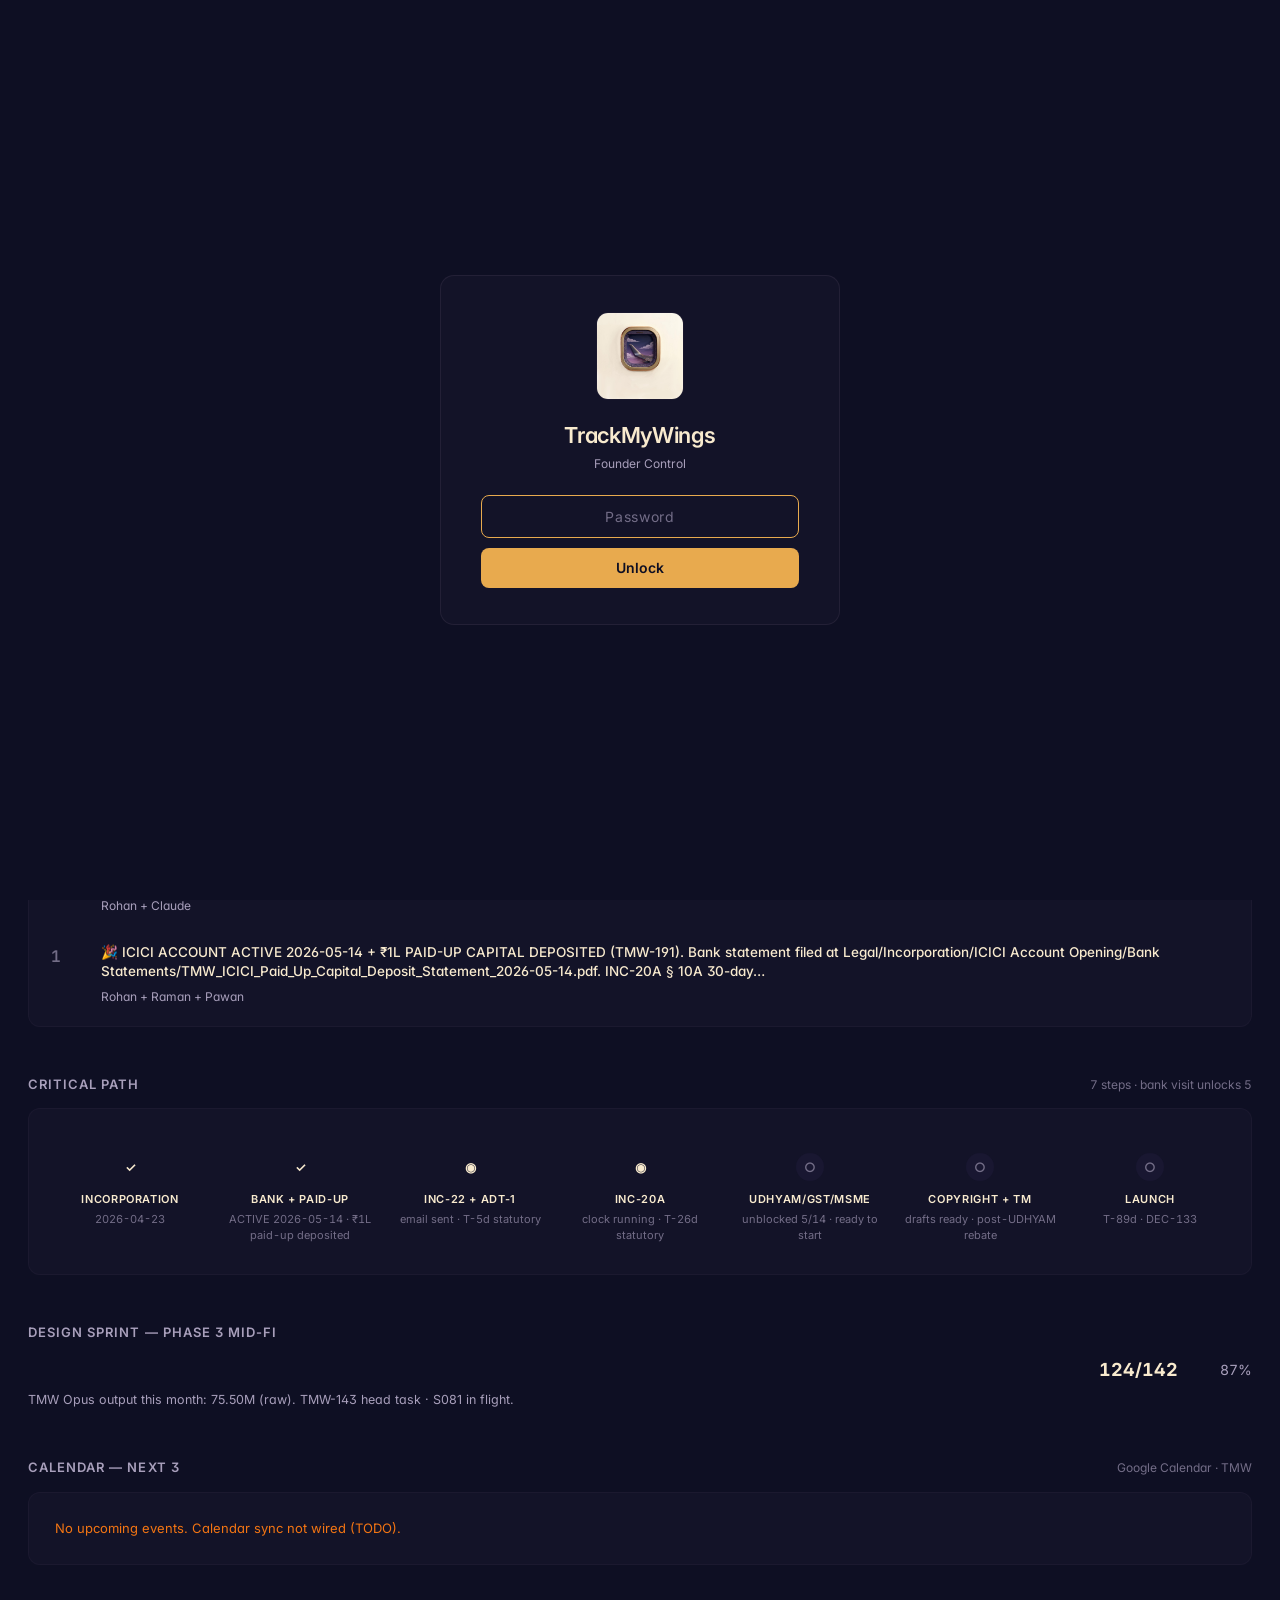
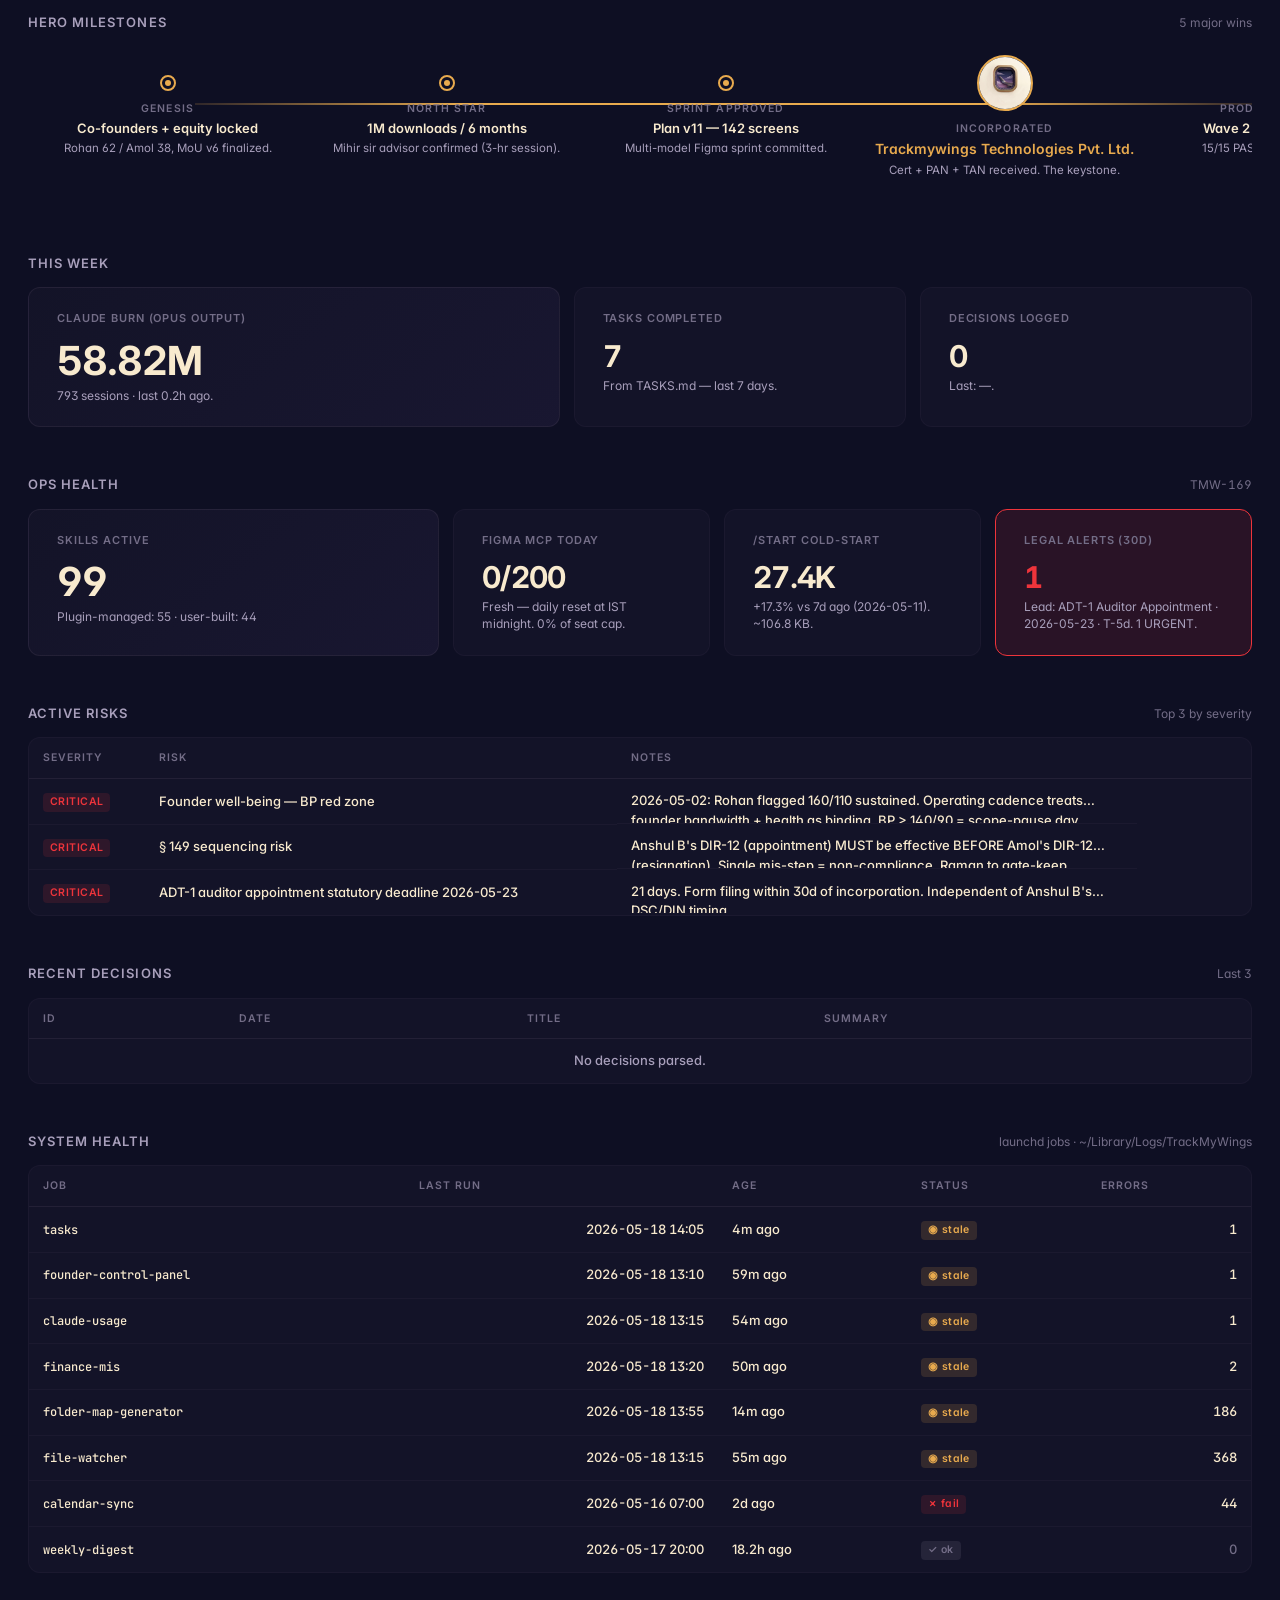
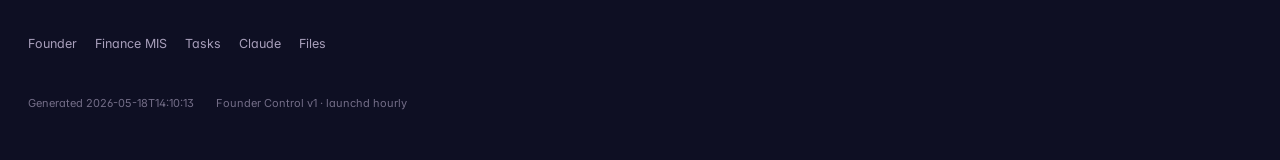
==== index.html @ b48d552a "Update founder control 2026-05-18 14:10" ====
<!DOCTYPE html>
<html lang="en">
<head>
<meta charset="UTF-8">
<meta name="viewport" content="width=device-width,initial-scale=1.0">
<title>TrackMyWings · Founder Control</title>
<link rel="icon" type="image/jpeg" href="logo.jpeg">
<link rel="stylesheet" href="dashboard-tokens.css">
<link rel="stylesheet" href="dashboard-components.css">
<style>
  /* page-specific tweaks (≤30 lines) */
  .fc-truth { padding: 10px 28px; border-bottom: 1px solid var(--hairline-soft); background: var(--bg-elev); color: var(--ink-mid); font-size: 12.5px; font-feature-settings: 'tnum'; letter-spacing: 0; }
  .fc-truth b { color: var(--ink-hi); font-weight: 600; }
  .fc-truth .sep { color: var(--ink-low); margin: 0 10px; }
  /* .ds-metrics-equal removed — pages now inherit the asymmetric 1.6/1/1/1 grid from
     dashboard-tokens.css, with one tile carrying the .ds-metric-lead modifier. */
  .fc-pri-row { display: grid; grid-template-columns: 36px 1fr; gap: 14px; padding: 14px 0; border-bottom: 1px solid var(--hairline-soft); }
  .fc-pri-row:last-child { border-bottom: 0; }
  .fc-pri-num { font-family: 'JetBrains Mono', ui-monospace, monospace; color: var(--ink-low); font-size: 16px; font-weight: 600; padding-top: 2px; }
  .fc-pri-task { color: var(--ink-hi); font-weight: 500; font-size: 13.5px; line-height: 1.45; display: -webkit-box; -webkit-line-clamp: 2; -webkit-box-orient: vertical; overflow: hidden; }
  .fc-pri-meta { display: flex; gap: 16px; margin-top: 6px; font-size: 12px; color: var(--ink-mid); align-items: center; }
  .fc-pri-deadline.tone-warn { color: var(--warn); }
  .fc-pri-deadline.tone-danger { color: var(--danger); }
  .fc-cp-rail { display: grid; grid-template-columns: repeat(7, 1fr); gap: 12px; align-items: start; padding: 22px 0 8px; position: relative; }
  .fc-cp-rail::before { content: ''; position: absolute; top: 38px; left: 7%; right: 7%; height: 1px; background: var(--hairline-soft); z-index: 0; }
  .fc-cp-step { display: flex; flex-direction: column; align-items: center; text-align: center; position: relative; z-index: 1; }
  .fc-cp-dot { width: 28px; height: 28px; border-radius: 50%; display: grid; place-items: center; font-size: 13px; font-weight: 600; background: var(--bg-elev); border: 1px solid var(--hairline); }
  .fc-cp-dot.done { background: var(--signal-gold); border-color: var(--signal-gold); color: var(--bg); }
  .fc-cp-dot.inflight { background: transparent; border: 2px solid var(--signal-gold); color: var(--signal-gold); outline: 4px solid var(--signal-gold-tint); outline-offset: 0; animation: fcPulse 2.4s ease-in-out infinite; }
  .fc-cp-dot.pending { color: var(--ink-low); }
  @keyframes fcPulse { 0%,100% { outline-width: 4px; opacity: 1; } 50% { outline-width: 8px; opacity: 0.85; } }
  @media (prefers-reduced-motion: reduce) { .fc-cp-dot.inflight { animation: none; } }

  /* --- Phone: truth banner wraps; critical-path stepper goes vertical; cal/sprint reflow --- */
  @media (max-width: 700px) {
    .fc-truth { padding: 10px 14px; font-size: 11.5px; line-height: 1.6; }
    .fc-truth .sep { display: inline; margin: 0 6px; }
    .fc-cp-rail { grid-template-columns: 1fr; gap: 8px; padding: 14px 0 0; }
    .fc-cp-rail::before { display: none; }
    .fc-cp-step { flex-direction: row; text-align: left; gap: 12px; padding: 6px 0; border-bottom: 1px solid var(--hairline-soft); }
    .fc-cp-step:last-child { border-bottom: 0; }
    .fc-cp-dot { flex: 0 0 28px; }
    .fc-cp-label { margin-top: 0; font-size: 12px; }
    .fc-cp-detail { margin-top: 0; font-size: 11px; margin-left: auto; }
    .fc-sprint-row { grid-template-columns: 1fr 60px; gap: 10px; }
    .fc-sprint-pct { display: none; }
    .fc-cal-row { grid-template-columns: 1fr; gap: 4px; padding: 10px 0; }
    .fc-cal-time { font-size: 11.5px; }
  }
  @media (max-width: 480px) {
    .fc-pri-row { grid-template-columns: 24px 1fr; gap: 10px; padding: 10px 0; }
  }
  .fc-cp-label { margin-top: 10px; font-size: 11px; font-weight: 600; letter-spacing: .06em; text-transform: uppercase; color: var(--ink-hi); }
  .fc-cp-detail { margin-top: 3px; font-size: 11px; color: var(--ink-low); font-feature-settings: 'tnum'; }
  .fc-sprint-row { display: grid; grid-template-columns: 1fr 90px 60px; gap: 14px; align-items: center; }
  .fc-sprint-bar { height: 6px; background: var(--signal-gold-tint); border-radius: 3px; overflow: hidden; }
  .fc-sprint-bar i { display: block; height: 100%; background: var(--signal-gold); }
  .fc-sprint-num { font-size: 18px; font-weight: 700; color: var(--ink-hi); text-align: right; }
  .fc-sprint-pct { font-size: 14px; color: var(--ink-mid); text-align: right; }
  .fc-sprint-sub { margin-top: 8px; color: var(--ink-mid); font-size: 12.5px; }
  .fc-cal-row { display: grid; grid-template-columns: 180px 1fr; gap: 14px; padding: 10px 0; border-bottom: 1px solid var(--hairline-soft); }
  .fc-cal-row:last-child { border-bottom: 0; }
  .fc-cal-time { color: var(--ink-mid); }
  .fc-cal-title { color: var(--ink-hi); font-weight: 500; }
  .fc-cal-loc { color: var(--ink-low); font-size: 12px; }
  .fc-empty { padding: 18px 4px; color: var(--ink-mid); font-size: 13px; }
  .fc-empty.tone-warn { color: var(--warn); }
  .fc-empty-sub { color: var(--ink-low); margin-left: 6px; }
  .fc-clamp-1 { display: -webkit-box; -webkit-line-clamp: 1; -webkit-box-orient: vertical; overflow: hidden; max-width: 520px; }
  .fc-foot-links { display: flex; gap: 18px; padding: 14px 0; border-top: 1px solid var(--hairline-soft); margin-top: 22px; }
  .fc-foot-links a { color: var(--ink-mid); font-size: 12.5px; text-decoration: none; }
  .fc-foot-links a:hover { color: var(--signal-gold); }
</style>
</head>
<body>

<div class="ds-login-overlay" id="loginOverlay">
  <form class="ds-login-card" id="loginForm">
    <img class="ds-login-logo" src="logo.jpeg" alt="TrackMyWings">
    <div class="ds-login-title">TrackMyWings</div>
    <div class="ds-login-sub">Founder Control</div>
    <input type="password" id="password" class="ds-filter" placeholder="Password" autofocus autocomplete="current-password">
    <button type="submit" class="ds-btn-primary">Unlock</button>
    <div class="ds-login-err" id="loginError">Incorrect password</div>
  </form>
</div>

<div class="fc-truth">T-89 launch · Bank ✅ 2026-05-14 · INC-20A T-26 · Phase 3 87% · ₹100,000 cash / ₹98,498 receivable · 8 priorities · 0 overdue · last sync 59m ago</div>

<div class="ds-wrap">
  <header class="ds-top">
    <div class="ds-top-brand">
      <img class="ds-top-logo" src="logo.jpeg" alt="TrackMyWings">
      <div>
        <h1 class="ds-display">Founder Control</h1>
        <div class="ds-lede">Your operating cockpit. Refreshed hourly.</div>
      </div>
    </div>
    <nav class="ds-nav">
      <a href="index.html" class="ds-nav-active">Founder</a>
      <a href="finance-mis.html">Finance MIS</a>
      <a href="tasks.html">Tasks</a>
      <a href="claude-usage.html">Claude</a>
      <a href="folder-map.html">Files</a>
      <a href="legal.html">Legal</a>
      <button onclick="location.reload(true)" title="Hard refresh">Refresh</button>
    </nav>
  </header>

  <div class="ds-stale" id="staleBanner"></div>

  
    <div class="ds-metrics">
      <div class="ds-metric ds-metric-lead tone-gold">
        <div class="ds-metric-lbl">Days to launch</div>
        <div class="ds-metric-val num">T-89</div>
        <div class="ds-metric-sub">Target 2026-08-15 (DEC-133). Phase 3 87% · Hi-fi single-screen craft (DEC-142).</div>
      </div>
      <div class="ds-metric">
        <div class="ds-metric-lbl">Critical path</div>
        <div class="ds-metric-val num">3 of 7 — INC-22 + ADT-1</div>
        <div class="ds-metric-sub">Bank ✅ · INC-22 email sent (5/14) · INC-20A clock running (T-26d) · UDHYAM/GST next.</div>
      </div>
      <div class="ds-metric">
        <div class="ds-metric-lbl">Opus output, TMW · this month</div>
        <div class="ds-metric-val num">75.50M</div>
        <div class="ds-metric-sub">Scoped to TrackMyWings project. Raw output tokens, no ceiling.</div>
      </div>
      <div class="ds-metric ">
        <div class="ds-metric-lbl">Tasks overdue</div>
        <div class="ds-metric-val num">0</div>
        <div class="ds-metric-sub">From 41 active. Sweep when above zero.</div>
      </div>
    </div>
    

  <section class="ds-section">
    <div class="ds-section-head"><div class="ds-section-title">Cash position</div></div>
    
        <div class="ds-metrics">
          <div class="ds-metric ds-metric-lead">
            <div class="ds-metric-lbl">Cash on hand</div>
            <div class="ds-metric-val num">₹100,000</div>
            <div class="ds-metric-sub">Pre-bank. Becomes ₹1,00,000 after TMW-151 capital deposit.</div>
          </div>
          <div class="ds-metric">
            <div class="ds-metric-lbl">Founder receivable</div>
            <div class="ds-metric-val num">₹98,498</div>
            <div class="ds-metric-sub">YTD founder-funded bills.</div>
          </div>
          <div class="ds-metric">
            <div class="ds-metric-lbl">YTD burn</div>
            <div class="ds-metric-val num">₹98,498</div>
            <div class="ds-metric-sub">Equal to receivable today.</div>
          </div>
          <div class="ds-metric">
            <div class="ds-metric-lbl">Pending capital</div>
            <div class="ds-metric-val num">₹100,000</div>
            <div class="ds-metric-sub">₹62K + ₹38K at bank visit.</div>
          </div>
        </div>
        
  </section>

  <section class="ds-section">
    <div class="ds-section-head">
      <div class="ds-section-title">Top priorities — now</div>
      <div class="ds-section-aside">8 active</div>
    </div>
    <div class="ds-frame ds-frame-flush" style="padding:6px 22px;">
      
    <div class="fc-pri-row">
      <div class="fc-pri-num">0</div>
      <div class="fc-pri-body">
        <div class="fc-pri-task">🎯 FUNDRAISE PACK SHIPPED S113 (TMW-233/234/235 + D + Founder Slide + AOP) — pre-money ₹25-40 cr defensible · ₹3-6 cr Pre-Seed ask for 10-15%. All artifacts at Strategy/Fundraising/{Decks,Briefs,FAQ}/Active/ + Finance/Models/Plan/Active/. 1…</div>
        <div class="fc-pri-meta">
          <span class="fc-pri-owner">Rohan + Claude</span>
          <span class="fc-pri-deadline "></span>
        </div>
      </div>
    </div>
    
    <div class="fc-pri-row">
      <div class="fc-pri-num">0a</div>
      <div class="fc-pri-body">
        <div class="fc-pri-task">TMW-220 OD-first build · 52/142 specs locked (36.6%) post-S112. Cumulative: 3 historical (2.20/7.8/9.5) + 7 pass-1 (1.1-1.7 onboarding) + 7 pass-2 (2.1-2.7 flight discovery) + 7 pass-3 HM apex (3.1/5.1/5.2/5.6/5.11/5.15/6.6) + 28 pass-4/5/…</div>
        <div class="fc-pri-meta">
          <span class="fc-pri-owner">Rohan + Claude</span>
          <span class="fc-pri-deadline "></span>
        </div>
      </div>
    </div>
    
    <div class="fc-pri-row">
      <div class="fc-pri-num">1</div>
      <div class="fc-pri-body">
        <div class="fc-pri-task">🎉 ICICI ACCOUNT ACTIVE 2026-05-14 + ₹1L PAID-UP CAPITAL DEPOSITED (TMW-191). Bank statement filed at Legal/Incorporation/ICICI Account Opening/Bank Statements/TMW_ICICI_Paid_Up_Capital_Deposit_Statement_2026-05-14.pdf. INC-20A § 10A 30-day…</div>
        <div class="fc-pri-meta">
          <span class="fc-pri-owner">Rohan + Raman + Pawan</span>
          <span class="fc-pri-deadline "></span>
        </div>
      </div>
    </div>
    
    </div>
  </section>

  <section class="ds-section">
    <div class="ds-section-head">
      <div class="ds-section-title">Critical path</div>
      <div class="ds-section-aside">7 steps · bank visit unlocks 5</div>
    </div>
    <div class="ds-frame">
      
    <div class="fc-cp-rail">
      
        <div class="fc-cp-step">
          <div class="fc-cp-dot done"><span>✓</span></div>
          <div class="fc-cp-label">Incorporation</div>
          <div class="fc-cp-detail">2026-04-23</div>
        </div>
        
        <div class="fc-cp-step">
          <div class="fc-cp-dot done"><span>✓</span></div>
          <div class="fc-cp-label">Bank + paid-up</div>
          <div class="fc-cp-detail">ACTIVE 2026-05-14 · ₹1L paid-up deposited</div>
        </div>
        
        <div class="fc-cp-step">
          <div class="fc-cp-dot inflight"><span>◉</span></div>
          <div class="fc-cp-label">INC-22 + ADT-1</div>
          <div class="fc-cp-detail">email sent · T-5d statutory</div>
        </div>
        
        <div class="fc-cp-step">
          <div class="fc-cp-dot inflight"><span>◉</span></div>
          <div class="fc-cp-label">INC-20A</div>
          <div class="fc-cp-detail">clock running · T-26d statutory</div>
        </div>
        
        <div class="fc-cp-step">
          <div class="fc-cp-dot pending"><span>○</span></div>
          <div class="fc-cp-label">UDHYAM/GST/MSME</div>
          <div class="fc-cp-detail">unblocked 5/14 · ready to start</div>
        </div>
        
        <div class="fc-cp-step">
          <div class="fc-cp-dot pending"><span>○</span></div>
          <div class="fc-cp-label">Copyright + TM</div>
          <div class="fc-cp-detail">drafts ready · post-UDHYAM rebate</div>
        </div>
        
        <div class="fc-cp-step">
          <div class="fc-cp-dot pending"><span>○</span></div>
          <div class="fc-cp-label">Launch</div>
          <div class="fc-cp-detail">T-89d · DEC-133</div>
        </div>
        
    </div>
    
    </div>
  </section>

  
    <section class="ds-section">
      <div class="ds-section-head">
        <div class="ds-section-title">Design sprint — Phase 3 mid-fi</div>
        <div class="ds-section-aside"></div>
      </div>
      <div class="fc-sprint-row">
        <div class="fc-sprint-bar">
          <i style="width:87%"></i>
        </div>
        <div class="fc-sprint-num num">124/142</div>
        <div class="fc-sprint-pct num">87%</div>
      </div>
      <div class="fc-sprint-sub">
        TMW Opus output this month: 75.50M (raw).
        TMW-143 head task · S081 in flight.
      </div>
    </section>
    

  <section class="ds-section">
    <div class="ds-section-head">
      <div class="ds-section-title">Calendar — next 3</div>
      <div class="ds-section-aside">Google Calendar · TMW</div>
    </div>
    <div class="ds-frame ds-frame-flush" style="padding:8px 22px;">
      <div class="fc-empty tone-warn">No upcoming events. Calendar sync not wired (TODO).</div>
    </div>
  </section>

  <section class="ds-section" id="heroSection">
    <div class="ds-section-head">
      <div class="ds-section-title">Hero milestones</div>
      <div class="ds-section-aside">5 major wins</div>
    </div>
    
    <div class="ds-milestones">
      <div class="ds-milestone-rail" style="grid-template-columns:repeat(5, minmax(180px, 1fr));">
        
        <div class="ds-milestone">
          <div class="ds-milestone-dot"></div>
          <div class="ds-milestone-date">Genesis</div>
          <div class="ds-milestone-title">Co-founders + equity locked</div>
          <div class="ds-milestone-note">Rohan 62 / Amol 38, MoU v6 finalized.</div>
        </div>
        
        <div class="ds-milestone">
          <div class="ds-milestone-dot"></div>
          <div class="ds-milestone-date">North Star</div>
          <div class="ds-milestone-title">1M downloads / 6 months</div>
          <div class="ds-milestone-note">Mihir sir advisor confirmed (3-hr session).</div>
        </div>
        
        <div class="ds-milestone">
          <div class="ds-milestone-dot"></div>
          <div class="ds-milestone-date">Sprint Approved</div>
          <div class="ds-milestone-title">Plan v11 — 142 screens</div>
          <div class="ds-milestone-note">Multi-model Figma sprint committed.</div>
        </div>
        
        <div class="ds-milestone keystone">
          <div class="ds-milestone-dot"><img src="logo.jpeg" class="ds-milestone-logo" alt="TMW"></div>
          <div class="ds-milestone-date">Incorporated</div>
          <div class="ds-milestone-title">Trackmywings Technologies Pvt. Ltd.</div>
          <div class="ds-milestone-note">Cert + PAN + TAN received. The keystone.</div>
        </div>
        
        <div class="ds-milestone">
          <div class="ds-milestone-dot"></div>
          <div class="ds-milestone-date">Production Proof</div>
          <div class="ds-milestone-title">Wave 2 HM-apex shipped</div>
          <div class="ds-milestone-note">15/15 PASS, reviewer avg 8.49.</div>
        </div>
        
      </div>
    </div>
    
  </section>

  
    <section class="ds-section">
      <div class="ds-section-head"><div class="ds-section-title">This week</div></div>
      <div class="ds-metrics ds-metrics-3">
        <div class="ds-metric ds-metric-lead">
          <div class="ds-metric-lbl">Claude burn (Opus output)</div>
          <div class="ds-metric-val num">58.82M</div>
          <div class="ds-metric-sub">793 sessions · last 0.2h ago.</div>
        </div>
        <div class="ds-metric">
          <div class="ds-metric-lbl">Tasks completed</div>
          <div class="ds-metric-val num">7</div>
          <div class="ds-metric-sub">From TASKS.md — last 7 days.</div>
        </div>
        <div class="ds-metric">
          <div class="ds-metric-lbl">Decisions logged</div>
          <div class="ds-metric-val num">0</div>
          <div class="ds-metric-sub">Last: —.</div>
        </div>
      </div>
    </section>
    

  
    <section class="ds-section">
      <div class="ds-section-head">
        <div class="ds-section-title">Ops health</div>
        <div class="ds-section-aside">TMW-169</div>
      </div>
      <div class="ds-metrics">
        <div class="ds-metric ds-metric-lead">
          <div class="ds-metric-lbl">Skills active</div>
          <div class="ds-metric-val num">99</div>
          <div class="ds-metric-sub">Plugin-managed: 55 · user-built: 44</div>
        </div>
        <div class="ds-metric ">
          <div class="ds-metric-lbl">Figma MCP today</div>
          <div class="ds-metric-val num">0/200</div>
          <div class="ds-metric-sub">Fresh — daily reset at IST midnight. 0% of seat cap.</div>
        </div>
        <div class="ds-metric">
          <div class="ds-metric-lbl">/start cold-start</div>
          <div class="ds-metric-val num">27.4K</div>
          <div class="ds-metric-sub">+17.3% vs 7d ago (2026-05-11). ~106.8 KB.</div>
        </div>
        <div class="ds-metric tone-danger">
          <div class="ds-metric-lbl">Legal alerts (30d)</div>
          <div class="ds-metric-val num">1</div>
          <div class="ds-metric-sub">Lead: ADT-1 Auditor Appointment · 2026-05-23 · T-5d. 1 URGENT.</div>
        </div>
      </div>
    </section>
    

  <section class="ds-section">
    <div class="ds-section-head">
      <div class="ds-section-title">Active risks</div>
      <div class="ds-section-aside">Top 3 by severity</div>
    </div>
    <div class="ds-frame ds-frame-flush">
      <table class="ds-table">
        <thead><tr><th>Severity</th><th>Risk</th><th>Notes</th></tr></thead>
        <tbody>
        <tr>
          <td><span class="ds-badge ds-badge-pri-critical">CRITICAL</span></td>
          <td>Founder well-being — BP red zone</td>
          <td class="fc-clamp-1">2026-05-02: Rohan flagged 160/110 sustained. Operating cadence treats founder bandwidth + health as binding. BP &gt; 140/90 = scope-pause day…</td>
        </tr>
        
        <tr>
          <td><span class="ds-badge ds-badge-pri-critical">CRITICAL</span></td>
          <td>§ 149 sequencing risk</td>
          <td class="fc-clamp-1">Anshul B's DIR-12 (appointment) MUST be effective BEFORE Amol's DIR-12 (resignation). Single mis-step = non-compliance. Raman to gate-keep.</td>
        </tr>
        
        <tr>
          <td><span class="ds-badge ds-badge-pri-critical">CRITICAL</span></td>
          <td>ADT-1 auditor appointment statutory deadline 2026-05-23</td>
          <td class="fc-clamp-1">21 days. Form filing within 30d of incorporation. Independent of Anshul B's DSC/DIN timing.</td>
        </tr>
        </tbody>
      </table>
    </div>
  </section>

  <section class="ds-section">
    <div class="ds-section-head">
      <div class="ds-section-title">Recent decisions</div>
      <div class="ds-section-aside">Last 3</div>
    </div>
    <div class="ds-frame ds-frame-flush">
      <table class="ds-table">
        <thead><tr><th>ID</th><th>Date</th><th>Title</th><th>Summary</th></tr></thead>
        <tbody><tr><td colspan="4" class="ds-table-empty">No decisions parsed.</td></tr></tbody>
      </table>
    </div>
  </section>

  <section class="ds-section">
    <div class="ds-section-head">
      <div class="ds-section-title">System health</div>
      <div class="ds-section-aside">launchd jobs · ~/Library/Logs/TrackMyWings</div>
    </div>
    <div class="ds-frame ds-frame-flush">
      <table class="ds-table">
        <thead><tr><th>Job</th><th>Last run</th><th>Age</th><th>Status</th><th>Errors</th></tr></thead>
        <tbody>
        <tr>
          <td><code>tasks</code></td>
          <td class="num">2026-05-18 14:05</td>
          <td>4m ago</td>
          <td><span class="ds-badge ds-badge-pri-medium">◉ stale</span></td>
          <td class="num"><span class="num">1</span></td>
        </tr>
        
        <tr>
          <td><code>founder-control-panel</code></td>
          <td class="num">2026-05-18 13:10</td>
          <td>59m ago</td>
          <td><span class="ds-badge ds-badge-pri-medium">◉ stale</span></td>
          <td class="num"><span class="num">1</span></td>
        </tr>
        
        <tr>
          <td><code>claude-usage</code></td>
          <td class="num">2026-05-18 13:15</td>
          <td>54m ago</td>
          <td><span class="ds-badge ds-badge-pri-medium">◉ stale</span></td>
          <td class="num"><span class="num">1</span></td>
        </tr>
        
        <tr>
          <td><code>finance-mis</code></td>
          <td class="num">2026-05-18 13:20</td>
          <td>50m ago</td>
          <td><span class="ds-badge ds-badge-pri-medium">◉ stale</span></td>
          <td class="num"><span class="num">2</span></td>
        </tr>
        
        <tr>
          <td><code>folder-map-generator</code></td>
          <td class="num">2026-05-18 13:55</td>
          <td>14m ago</td>
          <td><span class="ds-badge ds-badge-pri-medium">◉ stale</span></td>
          <td class="num"><span class="num">186</span></td>
        </tr>
        
        <tr>
          <td><code>file-watcher</code></td>
          <td class="num">2026-05-18 13:15</td>
          <td>55m ago</td>
          <td><span class="ds-badge ds-badge-pri-medium">◉ stale</span></td>
          <td class="num"><span class="num">368</span></td>
        </tr>
        
        <tr>
          <td><code>calendar-sync</code></td>
          <td class="num">2026-05-16 07:00</td>
          <td>2d ago</td>
          <td><span class="ds-badge ds-badge-pri-critical">✗ fail</span></td>
          <td class="num"><span class="num">44</span></td>
        </tr>
        
        <tr>
          <td><code>weekly-digest</code></td>
          <td class="num">2026-05-17 20:00</td>
          <td>18.2h ago</td>
          <td><span class="ds-badge ds-badge-pri-low">✓ ok</span></td>
          <td class="num"><span class="num" style="color:var(--ink-low);">0</span></td>
        </tr>
        </tbody>
      </table>
    </div>
  </section>

  <div class="fc-foot-links">
    <a href="index.html">Founder</a>
    <a href="finance-mis.html">Finance MIS</a>
    <a href="tasks.html">Tasks</a>
    <a href="claude-usage.html">Claude</a>
    <a href="folder-map.html">Files</a>
  </div>

  <div class="ds-meta">
    <span>Generated <span id="generatedAt">2026-05-18T14:10:13</span></span>
    <span>Founder Control v1 · launchd hourly</span>
  </div>
</div>

<script>
// --- Auth gate ---
const PASSWORD_HASH = '22900e4738455f5c92593a95b6e0c5d228698a80385e4f1f2d272e8f8f49aec6';
async function sha256(msg) {
  const buf = await crypto.subtle.digest('SHA-256', new TextEncoder().encode(msg));
  return Array.from(new Uint8Array(buf)).map(b => b.toString(16).padStart(2, '0')).join('');
}
function unlock() {
  document.body.classList.add('unlocked');
  document.querySelector('#loginOverlay').style.display = 'none';
}
if (sessionStorage.getItem('tmw_auth') === 'true') unlock();
document.getElementById('loginForm').addEventListener('submit', async e => {
  e.preventDefault();
  const hash = await sha256(document.getElementById('password').value);
  if (hash === PASSWORD_HASH) {
    sessionStorage.setItem('tmw_auth', 'true');
    unlock();
  } else {
    const err = document.getElementById('loginError');
    err.classList.add('show');
    setTimeout(() => err.classList.remove('show'), 2000);
    document.getElementById('password').value = '';
  }
});

// --- Stale banner: warn if >150 min old (hourly @ :15 schedule) ---
const GENERATED_EPOCH = 1779093613;
(function(){
  const ageMin = (Date.now()/1000 - GENERATED_EPOCH) / 60;
  if (ageMin > 150) {
    const b = document.getElementById('staleBanner');
    b.innerHTML = `<b>Snapshot is ${Math.round(ageMin)} min old.</b> The hourly launchd job may have failed. Check <code>~/Library/Logs/TrackMyWings/founder-control-panel.error.log</code>.`;
    b.classList.add('show');
  }
})();

// Keyboard: 'r' reloads, ESC blurs
document.addEventListener('keydown', e => {
  if (!document.body.classList.contains('unlocked')) return;
  if (e.key === 'r' && !['INPUT','TEXTAREA','SELECT'].includes(document.activeElement.tagName)) {
    location.reload(true);
  }
});
</script>
</body>
</html>
---- dashboard-tokens.css ----
/* ============================================================
 * TrackMyWings Internal Dashboards — Design Tokens
 * Source of truth: Operations/Internal Dashboards/Design System/DESIGN.md
 * Edit this file to change tokens system-wide. All five dashboards
 * link to this CSS, so changes propagate immediately on next deploy.
 * ============================================================ */

@import url('https://fonts.googleapis.com/css2?family=Inter:wght@400;500;600;700&family=JetBrains+Mono:wght@500;600&display=swap');

:root {
  /* --- Surface neutrals (tinted toward brand axis, never pure black/white) --- */
  --bg-base:        oklch(18% 0.04 280);
  --bg-elev:        oklch(22% 0.05 285);
  --bg-card:        oklch(20% 0.04 282);
  --line:           oklch(35% 0.04 300 / 0.40);
  --line-soft:      oklch(35% 0.04 300 / 0.18);

  /* --- Ink (Lamp Cream / Twilight / Slate) --- */
  --ink-hi:         oklch(94% 0.04 85);
  --ink-mid:        oklch(72% 0.04 300);
  --ink-low:        oklch(55% 0.04 295);

  /* --- Signal Gold (PRIMARY accent, ≤10% of pixels per Signal Gold Rule) --- */
  --gold:           oklch(78% 0.13 75);
  --gold-tint:      oklch(78% 0.13 75 / 0.15);
  --gold-tint-soft: oklch(78% 0.13 75 / 0.08);

  /* --- Brand Plum (SECONDARY) and Rose (TERTIARY) --- */
  --plum:           oklch(75% 0.06 320);
  --plum-tint:      oklch(75% 0.06 320 / 0.18);
  --rose:           oklch(70% 0.10 350);
  --rose-tint:      oklch(70% 0.10 350 / 0.18);

  /* --- Functional --- */
  --warn:           oklch(70% 0.18 50);
  --warn-tint:      oklch(70% 0.18 50 / 0.15);
  --danger:         oklch(62% 0.22 25);
  --danger-tint:    oklch(62% 0.22 25 / 0.12);

  /* --- Modal scrim (the only allowed blur-adjacent effect) --- */
  --scrim:          oklch(15% 0.04 280 / 0.78);

  /* --- Spacing scale (vary for rhythm; never uniform) --- */
  --sp-xs:    6px;
  --sp-sm:   10px;
  --sp-md:   14px;
  --sp-lg:   22px;
  --sp-xl:   28px;
  --sp-xxl:  36px;
  --sp-xxxl: 48px;

  /* --- Radius --- */
  --r-pill: 999px;
  --r-xs:    4px;
  --r-sm:    6px;
  --r-md:    8px;
  --r-lg:   12px;
  --r-xl:   14px;

  /* --- Motion (ease-out-quart, no bounce) --- */
  --ease:   cubic-bezier(0.215, 0.61, 0.355, 1);
  --t-fast: 150ms;
  --t-mid:  200ms;
  --t-slow: 400ms;
}

/* --- Reset --- */
*, *::before, *::after { box-sizing: border-box; margin: 0; padding: 0; }
html, body { background: var(--bg-base); }

body {
  font-family: 'Inter', -apple-system, BlinkMacSystemFont, 'Segoe UI', Roboto, sans-serif;
  color: var(--ink-hi);
  font-size: 13px;
  font-weight: 400;
  line-height: 1.5;
  font-feature-settings: 'cv11', 'ss01';
  min-height: 100vh;
  -webkit-font-smoothing: antialiased;
}

/* --- Tabular numerics (Tabular-Numeric Rule, no exceptions) --- */
.num, .ds-num, td.num, th.num,
.ds-metric-val, .ds-metric-lead-val,
.ds-stat-val, .ds-tool-count, .ds-tool-rank,
code, .ds-mono, time {
  font-variant-numeric: tabular-nums;
}

code, .ds-mono {
  font-family: 'JetBrains Mono', ui-monospace, SFMono-Regular, monospace;
  font-size: 12px;
  font-weight: 500;
}

/* --- Type scale utility classes --- */
.ds-display     { font-size: 32px; font-weight: 700; line-height: 1.1;  letter-spacing: -0.02em; }
.ds-headline    { font-size: 20px; font-weight: 600; line-height: 1.25; letter-spacing: -0.01em; }
.ds-body-strong { font-size: 13px; font-weight: 500; line-height: 1.5; }
.ds-body        { font-size: 13px; font-weight: 400; line-height: 1.5; }
.ds-label       { font-size: 11px;  font-weight: 600; letter-spacing: 0.08em; text-transform: uppercase; line-height: 1.3; }
.ds-micro       { font-size: 10.5px; font-weight: 600; letter-spacing: 0.1em;  text-transform: uppercase; line-height: 1.3; }

/* --- Focus rings (WCAG AA, replaces outline:none antipattern) --- */
:focus-visible { outline: 2px solid var(--gold); outline-offset: 2px; }
:focus:not(:focus-visible) { outline: none; }

/* --- Reduced motion --- */
@media (prefers-reduced-motion: reduce) {
  *, *::before, *::after {
    animation-duration: 0.01ms !important;
    animation-iteration-count: 1 !important;
    transition-duration: 0.01ms !important;
    scroll-behavior: auto !important;
  }
}

/* --- Selection --- */
::selection { background: var(--gold-tint); color: var(--ink-hi); }

/* ============================================================
 * Mobile baseline (≤ 700px = tablet portrait, ≤ 480px = phone)
 * Added S081 Phase 7+ per Rohan: dashboards must be usable on phone.
 * ============================================================ */
@media (max-width: 700px) {
  body { font-size: 12.5px; }
  .ds-display { font-size: 24px; letter-spacing: -0.015em; }
  .ds-headline { font-size: 17px; }
  .ds-label { font-size: 10.5px; letter-spacing: 0.06em; }
}

@media (max-width: 480px) {
  body { font-size: 12.5px; }
  .ds-display { font-size: 22px; }
}

/* Phone-only horizontal scroll wrapper for any table that won't fit.
   Pages that wrap a <table> in <div class="ds-frame ds-frame-flush"> get
   horizontal-only scrolling automatically below 700px. */
@media (max-width: 700px) {
  .ds-frame.ds-frame-flush {
    overflow-x: auto;
    -webkit-overflow-scrolling: touch;
  }
}
---- dashboard-components.css ----
/* ============================================================
 * TrackMyWings Internal Dashboards — Component Library
 * Concatenated from 12 partials in /components/
 * Built: 2026-04-30T02:29:14
 * Edit individual partials, then re-run build_dashboard_assets.py.
 * ============================================================ */

/* === Component: App Shell ============================================
 * Page-level wrap, top bar, nav, meta footer.
 * Used by every dashboard.
 * =================================================================== */

.ds-wrap {
  max-width: 1320px;
  margin: 0 auto;
  padding: var(--sp-xl) var(--sp-xl) var(--sp-xxxl);
}

@media (max-width: 700px) {
  .ds-wrap { padding: var(--sp-lg) var(--sp-md) var(--sp-xxl); }
}

/* --- Top bar --- */
.ds-top {
  display: flex;
  justify-content: space-between;
  align-items: flex-end;
  gap: var(--sp-lg);
  padding-bottom: var(--sp-lg);
  border-bottom: 1px solid var(--line);
  margin-bottom: var(--sp-xxl);
}

.ds-top-brand { display: flex; align-items: center; gap: var(--sp-md); }

.ds-top-logo {
  width: 40px;
  height: 40px;
  border-radius: var(--r-md);
  object-fit: cover;
  border: 1px solid var(--line-soft);
  background: var(--bg-card);
}

.ds-top h1 { /* uses .ds-display via class composition */ }
.ds-top .ds-lede { color: var(--ink-mid); font-size: 13px; margin-top: var(--sp-xs); }

/* --- Nav (cross-dashboard) --- */
.ds-nav { display: flex; gap: var(--sp-xs); flex-wrap: wrap; }

.ds-nav a, .ds-nav button {
  background: transparent;
  color: var(--ink-mid);
  border: 1px solid var(--line);
  padding: 8px 14px;
  border-radius: var(--r-md);
  font-size: 13px;
  cursor: pointer;
  text-decoration: none;
  font-family: inherit;
  font-weight: 400;
  line-height: 1;
  transition: color var(--t-fast) var(--ease), border-color var(--t-fast) var(--ease);
  display: inline-flex;
  align-items: center;
  gap: 6px;
  white-space: nowrap;
}

.ds-nav a:hover, .ds-nav button:hover { color: var(--gold); border-color: var(--gold); }
.ds-nav a.ds-nav-active { color: var(--ink-hi); border-color: var(--gold); background: var(--gold-tint-soft); }

/* --- Meta footer --- */
.ds-meta {
  margin-top: var(--sp-xl);
  font-size: 11px;
  color: var(--ink-low);
  display: flex;
  gap: var(--sp-lg);
  flex-wrap: wrap;
}

@media (max-width: 700px) {
  .ds-top { flex-direction: column; align-items: flex-start; }
  .ds-nav { width: 100%; }
}

/* --- Phone-tighter chrome --- */
@media (max-width: 480px) {
  .ds-wrap { padding: var(--sp-md) var(--sp-sm) var(--sp-xl); }
  .ds-top { padding-bottom: var(--sp-md); margin-bottom: var(--sp-lg); gap: var(--sp-md); }
  .ds-top-logo { width: 32px; height: 32px; }
  .ds-top .ds-lede { font-size: 12px; }
  .ds-nav { gap: 4px; }
  .ds-nav a, .ds-nav button { padding: 6px 10px; font-size: 12px; }
  .ds-meta { gap: var(--sp-md); font-size: 10.5px; }
}

/* === Component: Buttons =============================================
 * Primary (gold solid) and Ghost (border-only).
 * Hover via color/border shifts only. No transforms, no shadows.
 * =================================================================== */

.ds-btn-primary {
  background: var(--gold);
  color: var(--bg-base);
  border: none;
  border-radius: var(--r-md);
  padding: 12px 18px;
  font-family: inherit;
  font-size: 13px;
  font-weight: 600;
  line-height: 1;
  letter-spacing: 0.005em;
  cursor: pointer;
  transition: filter var(--t-fast) var(--ease);
}
.ds-btn-primary:hover { filter: brightness(1.06); }
.ds-btn-primary:active { filter: brightness(0.96); }
.ds-btn-primary:disabled { opacity: 0.5; cursor: not-allowed; }

.ds-btn-ghost {
  background: transparent;
  color: var(--ink-mid);
  border: 1px solid var(--line);
  border-radius: var(--r-md);
  padding: 8px 14px;
  font-family: inherit;
  font-size: 13px;
  font-weight: 400;
  line-height: 1;
  cursor: pointer;
  transition: color var(--t-fast) var(--ease), border-color var(--t-fast) var(--ease);
}
.ds-btn-ghost:hover { color: var(--gold); border-color: var(--gold); }

/* === Component: Metric Tile + Asymmetric Grid ======================
 * The signature primitive. Lead variant for the single most important
 * number per page (one per page maximum).
 * =================================================================== */

/* --- Asymmetric grid (1.6fr lead + N×1fr secondary) --- */
.ds-metrics {
  display: grid;
  grid-template-columns: 1.6fr 1fr 1fr 1fr;
  gap: var(--sp-md);
  margin-bottom: var(--sp-xxl);
}
.ds-metrics-3 { grid-template-columns: 1.6fr 1fr 1fr; }
.ds-metrics-5 { grid-template-columns: 1.6fr 1fr 1fr 1fr 1fr; }

@media (max-width: 900px) {
  .ds-metrics, .ds-metrics-3, .ds-metrics-5 { grid-template-columns: 1fr 1fr; }
}
@media (max-width: 480px) {
  .ds-metrics, .ds-metrics-3, .ds-metrics-5 { grid-template-columns: 1fr; }
}

/* --- Metric tile --- */
.ds-metric {
  background: var(--bg-card);
  border: 1px solid var(--line-soft);
  border-radius: var(--r-lg);
  padding: var(--sp-lg) var(--sp-xl);
  color: var(--ink-hi);
  display: flex;
  flex-direction: column;
}

.ds-metric-lead {
  background: linear-gradient(140deg, var(--bg-card) 0%, var(--bg-elev) 100%);
  border-color: var(--line);
}

.ds-metric-lbl {
  color: var(--ink-low);
  font-size: 11px;
  font-weight: 600;
  letter-spacing: 0.08em;
  text-transform: uppercase;
}

.ds-metric-val {
  font-size: 30px;
  font-weight: 700;
  letter-spacing: -0.025em;
  line-height: 1;
  margin-top: var(--sp-md);
  font-variant-numeric: tabular-nums;
  color: var(--ink-hi);
}

.ds-metric-lead .ds-metric-val { font-size: 40px; }

.ds-metric-sub {
  color: var(--ink-mid);
  font-size: 12px;
  line-height: 1.45;
  margin-top: var(--sp-xs);
}

/* --- Tone variants for state-coded tiles --- */
.ds-metric.tone-warn { border-color: var(--warn); }
.ds-metric.tone-warn .ds-metric-val { color: var(--warn); }
.ds-metric.tone-danger { border-color: var(--danger); background: var(--danger-tint); }
.ds-metric.tone-danger .ds-metric-val { color: var(--danger); }
.ds-metric.tone-gold .ds-metric-val { color: var(--gold); }

/* --- Phone-only smaller metric values + tighter padding --- */
@media (max-width: 700px) {
  .ds-metric { padding: var(--sp-md) var(--sp-md); }
  .ds-metric-val { font-size: 24px; margin-top: var(--sp-sm); }
  .ds-metric-lead .ds-metric-val { font-size: 30px; }
  .ds-metric-sub { font-size: 11px; }
}
@media (max-width: 480px) {
  .ds-metric { padding: var(--sp-sm) var(--sp-md); }
  .ds-metric-val { font-size: 22px; }
  .ds-metric-lead .ds-metric-val { font-size: 26px; }
  .ds-metrics { gap: var(--sp-sm); margin-bottom: var(--sp-xl); }
}

/* === Component: Section Head + Chart Frame =========================
 * Section heads sit directly on the page (no card wrapping).
 * Chart frames wrap content where containment helps readability.
 * =================================================================== */

.ds-section { margin-bottom: var(--sp-xxxl); }

.ds-section-head {
  display: flex;
  justify-content: space-between;
  align-items: baseline;
  gap: var(--sp-md);
  margin-bottom: var(--sp-md);
}

.ds-section-title {
  font-size: 13px;
  font-weight: 600;
  letter-spacing: 0.08em;
  color: var(--ink-mid);
  text-transform: uppercase;
}

.ds-section-aside {
  font-size: 12px;
  color: var(--ink-low);
  font-variant-numeric: tabular-nums;
}

.ds-frame {
  background: var(--bg-card);
  border: 1px solid var(--line-soft);
  border-radius: var(--r-lg);
  padding: var(--sp-lg);
}

.ds-frame.ds-frame-flush { padding: 0; }

.ds-cols-2 {
  display: grid;
  grid-template-columns: 1fr 1fr;
  gap: var(--sp-lg);
}
.ds-cols-3 {
  display: grid;
  grid-template-columns: 2fr 1fr 1fr;
  gap: var(--sp-lg);
}

@media (max-width: 900px) {
  .ds-cols-2, .ds-cols-3 { grid-template-columns: 1fr; }
}

canvas { max-height: 320px; }

/* --- Phone-only tighter sections + smaller chart heights --- */
@media (max-width: 700px) {
  .ds-section { margin-bottom: var(--sp-xxl); }
  .ds-frame { padding: var(--sp-md); }
  canvas { max-height: 240px; }
  .ds-section-head { gap: var(--sp-sm); flex-wrap: wrap; }
}
@media (max-width: 480px) {
  .ds-section { margin-bottom: var(--sp-xl); }
  canvas { max-height: 220px; }
}

/* === Component: Sortable Table =====================================
 * Dense data row. Body Strong text, tabular numerics, soft dividers.
 * Hover lifts row to bg-elev. No transforms, no shadows.
 * =================================================================== */

.ds-table {
  width: 100%;
  border-collapse: collapse;
  font-family: inherit;
  color: var(--ink-hi);
}

.ds-table thead th {
  text-align: left;
  padding: 12px 14px;
  font-size: 10.5px;
  font-weight: 600;
  letter-spacing: 0.1em;
  text-transform: uppercase;
  color: var(--ink-low);
  border-bottom: 1px solid var(--line);
  background: transparent;
  white-space: nowrap;
}

.ds-table thead th.sortable {
  cursor: pointer;
  user-select: none;
  transition: color var(--t-fast) var(--ease);
}
.ds-table thead th.sortable:hover,
.ds-table thead th.sortable.active { color: var(--gold); }

.ds-table tbody td {
  padding: 12px 14px;
  font-size: 13px;
  font-weight: 500;
  line-height: 1.5;
  border-bottom: 1px solid var(--line-soft);
  vertical-align: middle;
}

.ds-table tbody tr:last-child td { border-bottom: none; }

.ds-table tbody tr.clickable {
  cursor: pointer;
  transition: background var(--t-mid) var(--ease);
}
.ds-table tbody tr.clickable:hover td { background: var(--bg-elev); }

.ds-table .num,
.ds-table .ds-num,
.ds-table th.num,
.ds-table td.num {
  text-align: right;
  font-variant-numeric: tabular-nums;
}

/* --- Row state: replaces the forbidden side-stripe pattern.
 *     Use full-row background tint + leading icon/badge instead. --- */
.ds-table tr.row-overdue td { background: var(--danger-tint); }
.ds-table tr.row-overdue td:first-child { color: var(--danger); font-weight: 600; }

.ds-table tr.row-due-soon td { background: var(--warn-tint); }
.ds-table tr.row-due-soon td:first-child { color: var(--warn); font-weight: 600; }

.ds-table tr.row-stale td { background: var(--bg-elev); color: var(--ink-mid); }

/* --- Empty state --- */
.ds-table-empty {
  padding: 36px 14px;
  text-align: center;
  color: var(--ink-mid);
  font-size: 13px;
}

/* --- Phone: tighter cells, smaller text, scrollable parent (in tokens.css) --- */
@media (max-width: 700px) {
  .ds-table thead th { padding: 9px 10px; font-size: 9.5px; letter-spacing: 0.07em; }
  .ds-table tbody td { padding: 9px 10px; font-size: 12px; }
  .ds-table .num { font-size: 11.5px; }
}
@media (max-width: 480px) {
  .ds-table thead th { padding: 8px 8px; }
  .ds-table tbody td { padding: 8px 8px; font-size: 11.5px; }
  .ds-table-empty { padding: 24px 10px; }
}

/* === Component: Badge ==============================================
 * Inline metadata pill. Used for model family, dept, status.
 * Color carries semantic role; text is the primary signal.
 * =================================================================== */

.ds-badge {
  display: inline-block;
  padding: 2px 7px;
  border-radius: var(--r-xs);
  font-family: inherit;
  font-size: 10.5px;
  font-weight: 600;
  letter-spacing: 0.04em;
  white-space: nowrap;
  line-height: 1.4;
}

/* --- Model family --- */
.ds-badge-opus   { background: var(--gold-tint); color: var(--gold); }
.ds-badge-sonnet { background: var(--plum-tint); color: var(--plum); }
.ds-badge-haiku  { background: var(--rose-tint); color: var(--rose); }
.ds-badge-other  { background: oklch(55% 0.04 295 / 0.18); color: var(--ink-low); }

/* --- Dept (collapsed from 12-color rainbow to 3 roles per One-Hue-One-Job Rule) --- */
.ds-badge-dept           { background: var(--plum-tint); color: var(--plum); }
.ds-badge-dept-finance   { background: var(--gold-tint); color: var(--gold); }
.ds-badge-dept-legal     { background: var(--danger-tint); color: var(--danger); }
.ds-badge-dept-other     { background: oklch(55% 0.04 295 / 0.18); color: var(--ink-low); }

/* --- Status --- */
.ds-badge-warn   { background: var(--warn-tint); color: var(--warn); }
.ds-badge-danger { background: var(--danger-tint); color: var(--danger); }
.ds-badge-ok     { background: oklch(70% 0.10 140 / 0.18); color: oklch(75% 0.10 140); }

/* --- Priority (replaces side-stripe pattern) --- */
.ds-badge-pri-critical { background: var(--danger-tint); color: var(--danger); }
.ds-badge-pri-high     { background: var(--warn-tint); color: var(--warn); }
.ds-badge-pri-medium   { background: var(--gold-tint); color: var(--gold); }
.ds-badge-pri-low      { background: oklch(55% 0.04 295 / 0.18); color: var(--ink-low); }

/* === Component: Filter Inputs ======================================
 * Text and select fields. Border shifts to gold on focus.
 * No glow, no transform. WCAG-compliant focus ring.
 * =================================================================== */

.ds-filters {
  display: flex;
  gap: var(--sp-sm);
  flex-wrap: wrap;
  margin-bottom: var(--sp-md);
}

.ds-filter {
  background: var(--bg-card);
  color: var(--ink-hi);
  border: 1px solid var(--line);
  border-radius: var(--r-md);
  padding: 9px 13px;
  font-family: inherit;
  font-size: 13px;
  font-weight: 400;
  min-width: 160px;
  transition: border-color var(--t-fast) var(--ease);
  appearance: none;
  -webkit-appearance: none;
  background-image: none;
}

.ds-filter:focus {
  outline: none;
  border-color: var(--gold);
}

.ds-filter::placeholder { color: var(--ink-low); }

.ds-filter-search {
  flex: 1;
  min-width: 200px;
}

/* --- Custom select chevron (no native UA arrow) --- */
select.ds-filter {
  background-image: url("data:image/svg+xml;utf8,<svg xmlns='http://www.w3.org/2000/svg' width='10' height='10' viewBox='0 0 10 10'><path fill='%23978cb5' d='M1 3l4 4 4-4'/></svg>");
  background-repeat: no-repeat;
  background-position: right 12px center;
  padding-right: 32px;
  cursor: pointer;
}

.ds-filter-clear {
  background: transparent;
  color: var(--ink-low);
  border: 1px solid var(--line-soft);
  border-radius: var(--r-md);
  padding: 9px 13px;
  font-size: 12px;
  cursor: pointer;
  transition: color var(--t-fast) var(--ease), border-color var(--t-fast) var(--ease);
}
.ds-filter-clear:hover { color: var(--gold); border-color: var(--gold); }

/* --- Phone: filters stack full-width, no min-width forcing overflow --- */
@media (max-width: 700px) {
  .ds-filters { gap: var(--sp-xs); }
  .ds-filter { min-width: 0; flex: 1 1 calc(50% - var(--sp-xs)); padding: 8px 11px; font-size: 12.5px; }
  .ds-filter-search { flex: 1 1 100%; }
  .ds-filter-clear { padding: 8px 11px; font-size: 12px; }
}
@media (max-width: 480px) {
  .ds-filter { flex: 1 1 100%; }
}

/* === Component: Modal ==============================================
 * Scrim, not lift. Modal sits on the page; backdrop is a flat tint.
 * No backdrop-filter, no box-shadow on the surface.
 * =================================================================== */

.ds-scrim {
  position: fixed;
  inset: 0;
  background: var(--scrim);
  display: none;
  align-items: center;
  justify-content: center;
  padding: 20px;
  z-index: 50;
  animation: ds-scrim-in var(--t-mid) var(--ease);
}
.ds-scrim.show { display: flex; }

@keyframes ds-scrim-in {
  from { opacity: 0; }
  to   { opacity: 1; }
}

.ds-modal {
  position: relative;
  background: var(--bg-elev);
  border: 1px solid var(--line);
  border-radius: var(--r-xl);
  padding: var(--sp-xl) var(--sp-xxl);
  max-width: 720px;
  width: 100%;
  max-height: 86vh;
  overflow-y: auto;
  color: var(--ink-hi);
}

.ds-modal-close {
  position: absolute;
  top: 18px;
  right: 22px;
  background: transparent;
  border: none;
  color: var(--ink-mid);
  font-size: 22px;
  line-height: 1;
  cursor: pointer;
  transition: color var(--t-fast) var(--ease);
  padding: 4px 8px;
}
.ds-modal-close:hover { color: var(--ink-hi); }

.ds-modal-title {
  font-size: 20px;
  font-weight: 600;
  letter-spacing: -0.01em;
  line-height: 1.25;
  margin-bottom: var(--sp-xs);
}

.ds-modal-sub {
  color: var(--ink-mid);
  font-size: 12px;
  margin-bottom: var(--sp-xl);
}

.ds-modal-grid {
  display: grid;
  grid-template-columns: repeat(auto-fit, minmax(140px, 1fr));
  gap: var(--sp-md);
  margin-bottom: var(--sp-xl);
}

.ds-modal-stat {}
.ds-modal-stat .lbl {
  color: var(--ink-low);
  font-size: 10.5px;
  font-weight: 600;
  letter-spacing: 0.08em;
  text-transform: uppercase;
}
.ds-modal-stat .val {
  color: var(--ink-hi);
  font-size: 20px;
  font-weight: 600;
  margin-top: 4px;
  font-variant-numeric: tabular-nums;
  letter-spacing: -0.01em;
}

/* --- Phone: modal padding tighter, full-bleed feel --- */
@media (max-width: 700px) {
  .ds-scrim { padding: var(--sp-sm); }
  .ds-modal { padding: var(--sp-lg); }
  .ds-modal-title { font-size: 17px; }
  .ds-modal-grid { gap: var(--sp-sm); }
  .ds-modal-stat .val { font-size: 17px; }
}

/* === Component: Login Card =========================================
 * First surface every fresh session sees. Logo lockup centerpiece.
 * No glassmorphism, no drop shadow, no transform.
 * =================================================================== */

.ds-login-overlay {
  position: fixed;
  inset: 0;
  background: var(--bg-base);
  display: flex;
  align-items: center;
  justify-content: center;
  padding: 20px;
  z-index: 999;
}

.ds-login-card {
  background: var(--bg-card);
  border: 1px solid var(--line);
  border-radius: var(--r-xl);
  padding: var(--sp-xxl) 40px;
  min-width: 320px;
  max-width: 400px;
  width: 100%;
  text-align: center;
  font-family: inherit;
  color: var(--ink-hi);
}

.ds-login-logo {
  width: 88px;
  height: 88px;
  border-radius: var(--r-lg);
  object-fit: cover;
  margin: 0 auto var(--sp-lg);
  display: block;
  border: 1px solid var(--line-soft);
}

.ds-login-title {
  font-size: 22px;
  font-weight: 600;
  letter-spacing: -0.015em;
  line-height: 1.2;
  color: var(--ink-hi);
  margin-bottom: 6px;
}

.ds-login-sub {
  color: var(--ink-mid);
  font-size: 12px;
  margin-bottom: var(--sp-lg);
}

.ds-login-card .ds-filter {
  width: 100%;
  padding: 12px 14px;
  font-size: 14px;
  text-align: center;
  letter-spacing: 0.05em;
}

.ds-login-card .ds-btn-primary {
  width: 100%;
  margin-top: var(--sp-sm);
  padding: 13px;
  font-size: 14px;
  font-weight: 600;
}

.ds-login-err {
  color: var(--danger);
  font-size: 12px;
  margin-top: var(--sp-sm);
  display: none;
  min-height: 18px;
}
.ds-login-err.show { display: block; }

/* --- Phone: login lockup tightens --- */
@media (max-width: 480px) {
  .ds-login-card { padding: var(--sp-xl) var(--sp-lg); min-width: 280px; }
  .ds-login-logo { width: 64px; height: 64px; margin-bottom: var(--sp-md); }
  .ds-login-title { font-size: 19px; }
  .ds-login-sub { font-size: 11.5px; }
}

/* === Component: Tool Row (Signature Primitive) =====================
 * Ranked list with proportional bar viz. Used for tool leaderboards,
 * top-projects in modals, dept-task counts. Per Signal Gold Rule, only
 * the rank-1 row uses gold for the count; others use ink-hi.
 * =================================================================== */

.ds-tool-list {
  background: var(--bg-card);
  border: 1px solid var(--line-soft);
  border-radius: var(--r-lg);
  padding: 8px 0;
  font-family: inherit;
}

.ds-tool-row {
  display: grid;
  grid-template-columns: 28px 1fr auto;
  align-items: center;
  gap: var(--sp-md);
  padding: 10px var(--sp-lg);
  border-bottom: 1px solid var(--line-soft);
}
.ds-tool-row:last-child { border-bottom: none; }

.ds-tool-rank {
  color: var(--ink-low);
  font-size: 12px;
  font-variant-numeric: tabular-nums;
}

.ds-tool-name {
  color: var(--ink-hi);
  font-size: 14px;
  font-weight: 500;
}

.ds-tool-count {
  color: var(--ink-hi);
  font-size: 13px;
  font-weight: 600;
  font-variant-numeric: tabular-nums;
}

/* Only the rank-1 row gets gold count (Signal Gold Rule) */
.ds-tool-row.rank-1 .ds-tool-count { color: var(--gold); }

.ds-tool-bar {
  grid-column: 2 / 4;
  height: 4px;
  margin-top: 6px;
  background: var(--gold-tint-soft);
  border-radius: 2px;
  position: relative;
  overflow: hidden;
}

.ds-tool-bar i {
  position: absolute;
  left: 0;
  top: 0;
  bottom: 0;
  background: var(--gold);
  border-radius: 2px;
  transition: width var(--t-slow) var(--ease);
}

/* --- Phone: tighter tool rows --- */
@media (max-width: 480px) {
  .ds-tool-row { padding: 9px var(--sp-md); gap: var(--sp-sm); }
  .ds-tool-rank { font-size: 11px; }
  .ds-tool-name { font-size: 13px; }
  .ds-tool-count { font-size: 12px; }
}

/* === Component: Milestone Strip (Hero) =============================
 * 5 major journey wins, horizontal rail with a thin gold path. Logo
 * marks the keystone (incorporation). Designed for motivation at glance.
 * =================================================================== */

.ds-milestones {
  position: relative;
  padding: var(--sp-xl) 0 var(--sp-md);
  overflow-x: auto;
  scrollbar-width: thin;
  scrollbar-color: var(--line) transparent;
}

.ds-milestones::-webkit-scrollbar { height: 6px; }
.ds-milestones::-webkit-scrollbar-track { background: transparent; }
.ds-milestones::-webkit-scrollbar-thumb { background: var(--line); border-radius: 3px; }

.ds-milestone-rail {
  display: grid;
  grid-template-columns: repeat(5, minmax(220px, 1fr));
  gap: 0;
  position: relative;
  min-width: max-content;
  padding-bottom: var(--sp-md);
}

/* The connecting gold path */
.ds-milestone-rail::before {
  content: '';
  position: absolute;
  top: 28px;
  left: 12%;
  right: 12%;
  height: 2px;
  background: linear-gradient(90deg,
    var(--gold-tint) 0%,
    var(--gold) 25%,
    var(--gold) 75%,
    var(--gold-tint) 100%);
  z-index: 0;
}

.ds-milestone {
  position: relative;
  z-index: 1;
  padding: 0 var(--sp-sm);
  text-align: center;
}

.ds-milestone-dot {
  width: 16px;
  height: 16px;
  border-radius: 50%;
  background: var(--bg-base);
  border: 2px solid var(--gold);
  margin: 0 auto var(--sp-sm);
  position: relative;
  z-index: 2;
  transition: transform var(--t-mid) var(--ease);
}

.ds-milestone:hover .ds-milestone-dot { transform: scale(1.15); }

.ds-milestone-dot::after {
  content: '';
  position: absolute;
  inset: 3px;
  border-radius: 50%;
  background: var(--gold);
}

/* Keystone (incorporation) variant — bigger, with logo */
.ds-milestone.keystone .ds-milestone-dot {
  width: 56px;
  height: 56px;
  border-width: 2px;
  margin-top: -20px;
  background: var(--bg-card);
  overflow: hidden;
}
.ds-milestone.keystone .ds-milestone-dot::after { display: none; }
.ds-milestone.keystone .ds-milestone-logo {
  width: 100%;
  height: 100%;
  object-fit: cover;
  display: block;
}

.ds-milestone-date {
  font-size: 10.5px;
  font-weight: 600;
  letter-spacing: 0.1em;
  text-transform: uppercase;
  color: var(--ink-low);
  font-variant-numeric: tabular-nums;
  margin-bottom: 4px;
}

.ds-milestone-title {
  font-size: 13px;
  font-weight: 600;
  color: var(--ink-hi);
  line-height: 1.3;
  margin-bottom: 3px;
}

.ds-milestone.keystone .ds-milestone-title {
  color: var(--gold);
  font-size: 14px;
}

.ds-milestone-note {
  font-size: 11.5px;
  color: var(--ink-mid);
  line-height: 1.4;
}

@media (max-width: 900px) {
  .ds-milestone-rail { grid-template-columns: repeat(5, 200px); }
}

/* --- Phone: milestone rail tightens. Already horizontal-scrolls; just shrink the cards. --- */
@media (max-width: 700px) {
  .ds-milestone-rail { grid-template-columns: repeat(5, 170px); }
  .ds-milestone-title { font-size: 12px; }
  .ds-milestone-note { font-size: 11px; }
}
@media (max-width: 480px) {
  .ds-milestone-rail { grid-template-columns: repeat(5, 150px); }
  .ds-milestone.keystone .ds-milestone-dot { width: 44px; height: 44px; margin-top: -14px; }
  .ds-milestone-date { font-size: 9.5px; }
}

/* === Component: Stale-Data Banner ==================================
 * Fires when the snapshot is older than 150 min (launchd is hourly +90 grace).
 * Catches silent launchd failures.
 * =================================================================== */

.ds-stale {
  display: none;
  background: var(--danger-tint);
  border: 1px solid var(--danger);
  color: var(--ink-hi);
  padding: 12px 18px;
  border-radius: var(--r-lg);
  margin-bottom: var(--sp-lg);
  font-size: 13px;
  line-height: 1.5;
}
.ds-stale.show { display: block; }
.ds-stale b { color: var(--danger); }
.ds-stale code {
  background: var(--bg-base);
  padding: 1px 6px;
  border-radius: var(--r-xs);
  font-size: 11px;
}
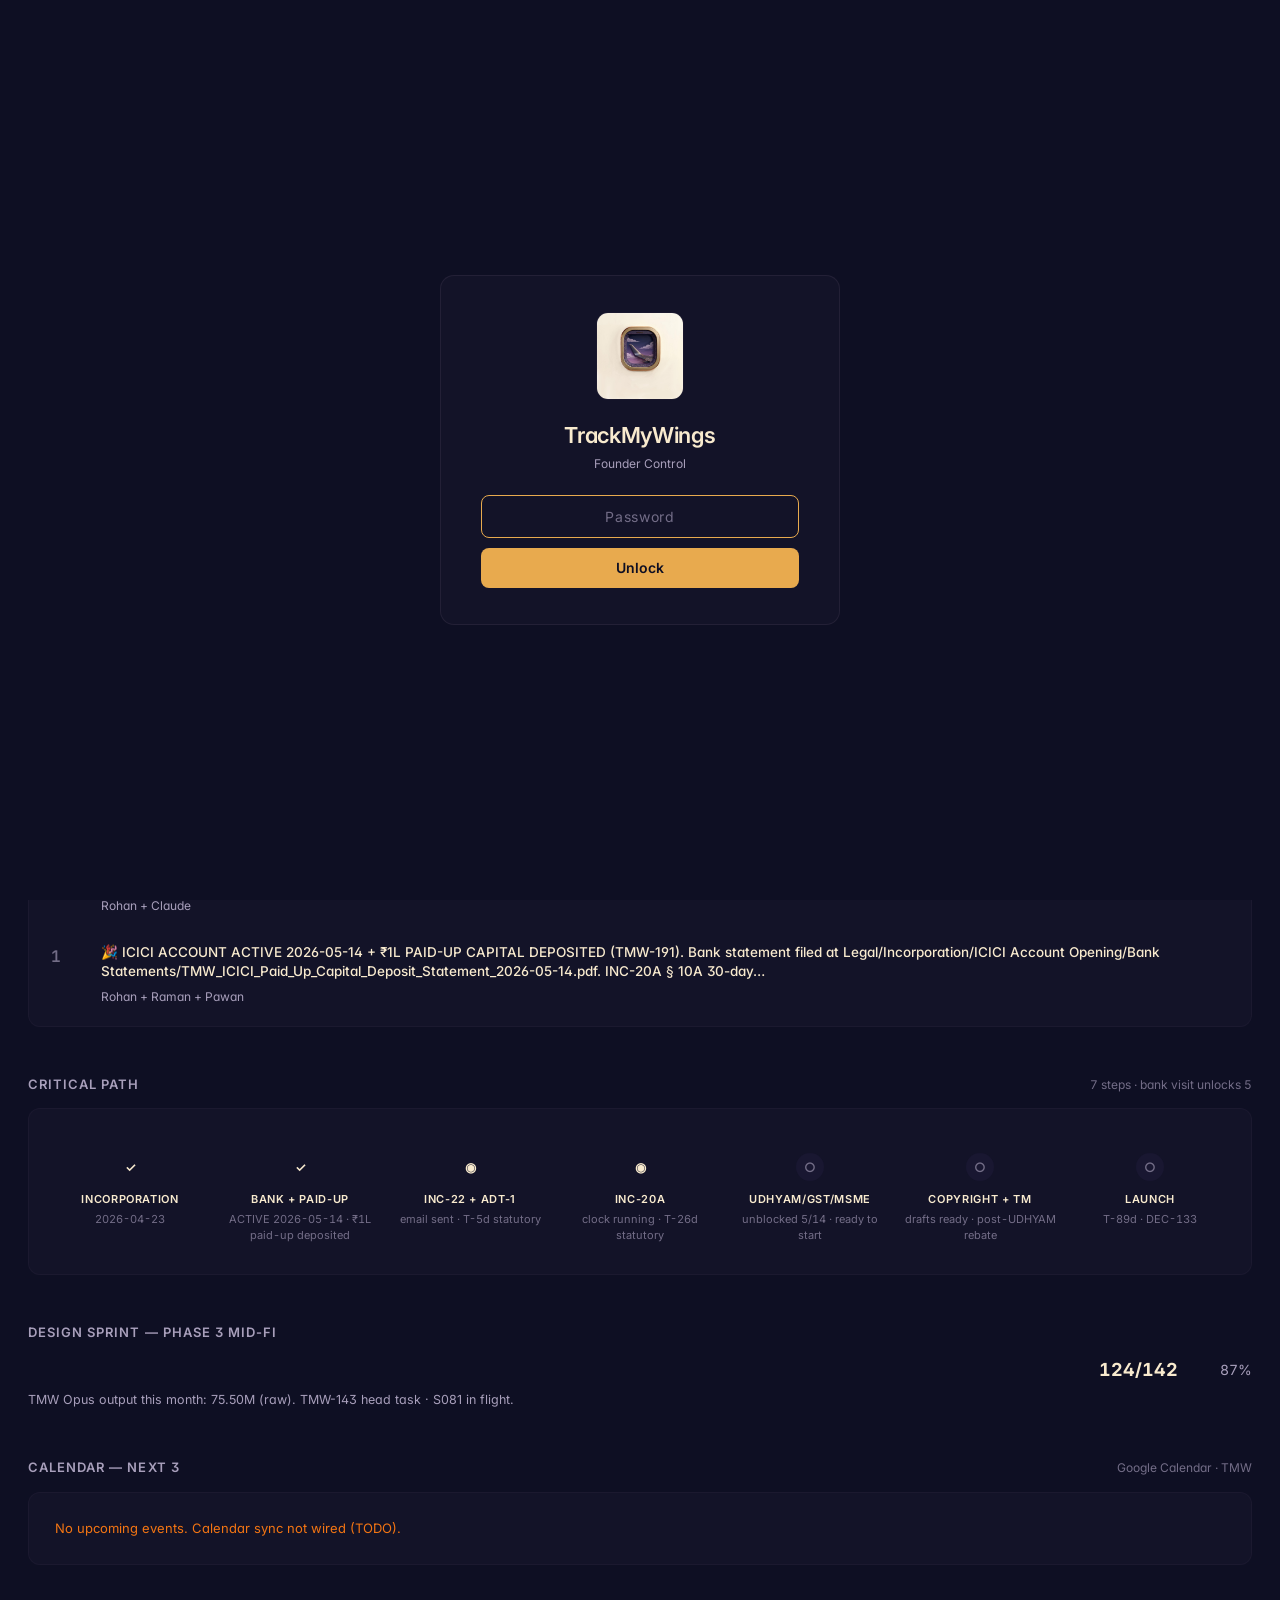
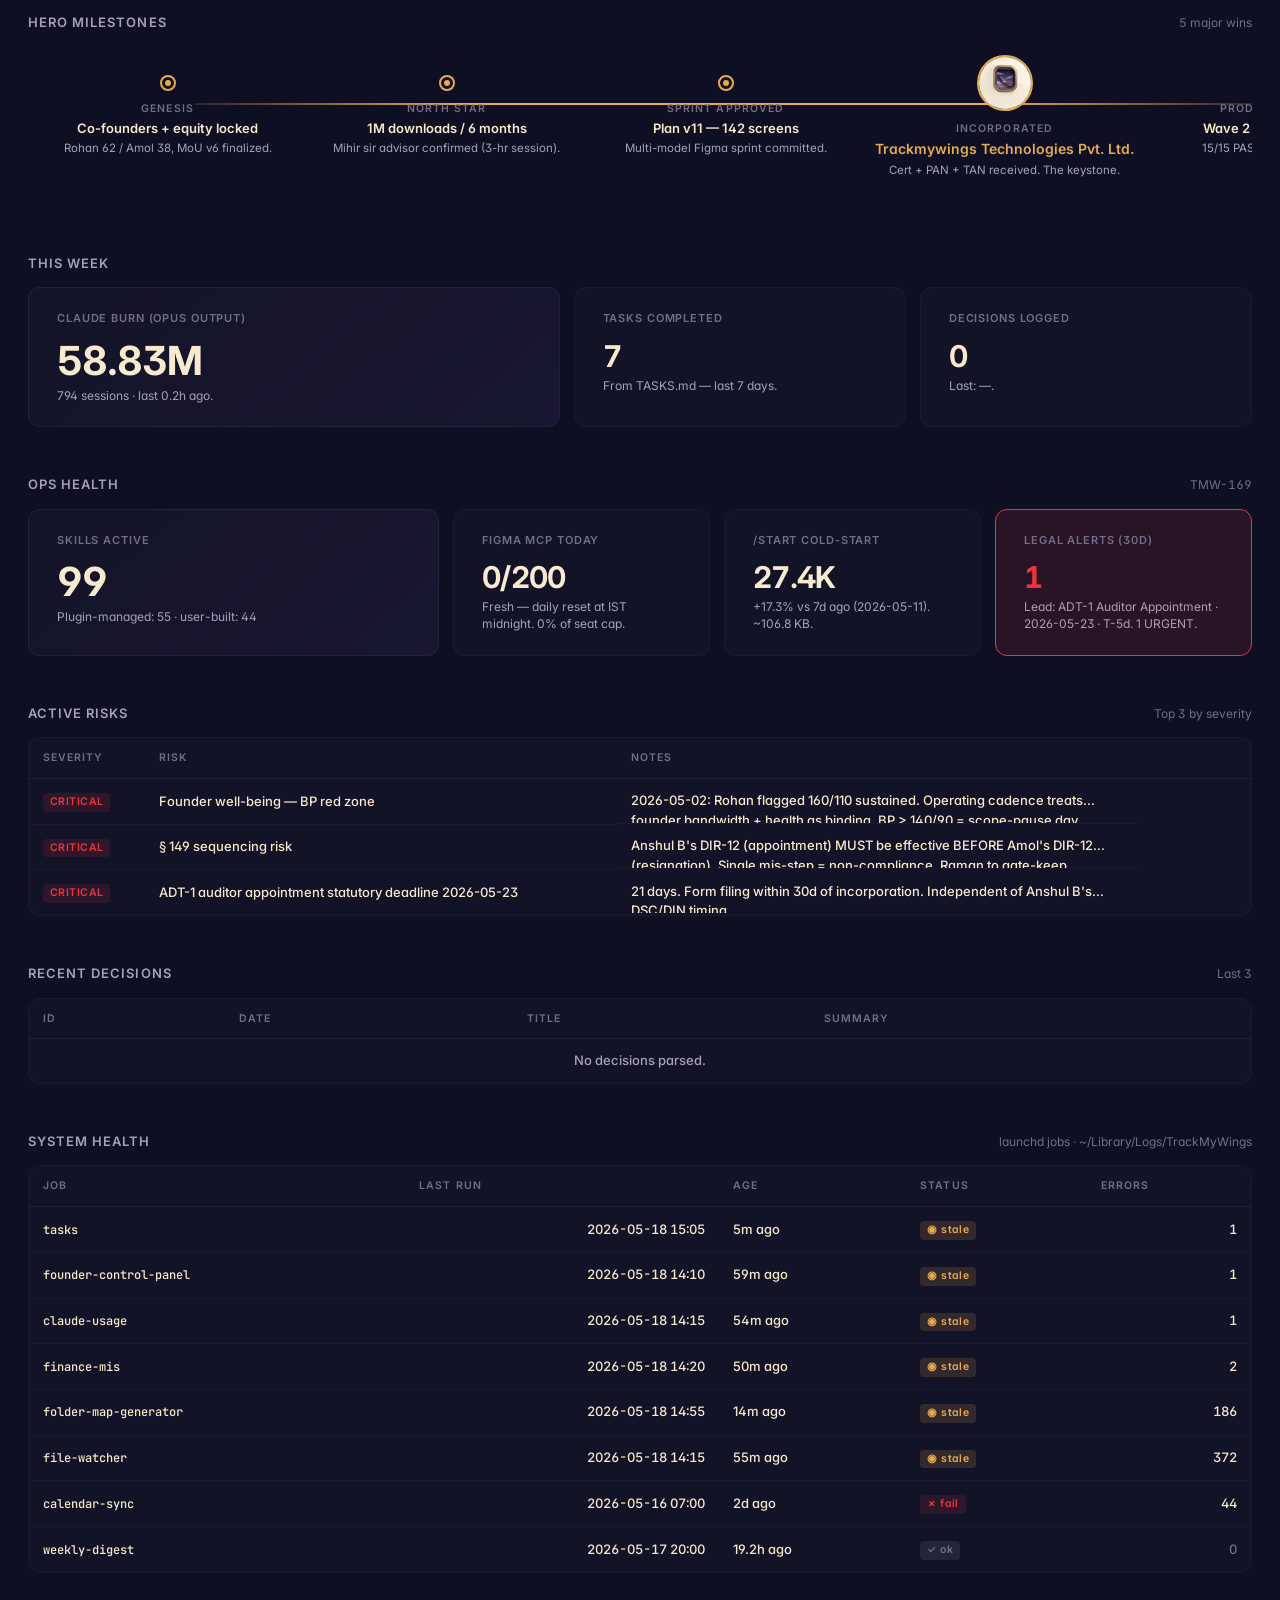
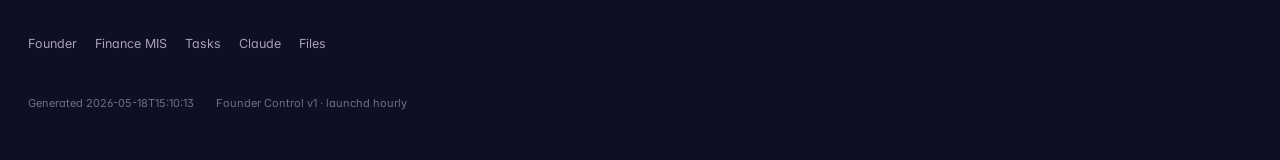
==== commit d8a0989b: "Update founder control 2026-05-18 15:10" ====
--- a/index.html
+++ b/index.html
@@ -346,8 +346,8 @@
       <div class="ds-metrics ds-metrics-3">
         <div class="ds-metric ds-metric-lead">
           <div class="ds-metric-lbl">Claude burn (Opus output)</div>
-          <div class="ds-metric-val num">58.82M</div>
-          <div class="ds-metric-sub">793 sessions · last 0.2h ago.</div>
+          <div class="ds-metric-val num">58.83M</div>
+          <div class="ds-metric-sub">794 sessions · last 0.2h ago.</div>
         </div>
         <div class="ds-metric">
           <div class="ds-metric-lbl">Tasks completed</div>
@@ -449,15 +449,15 @@
         <tbody>
         <tr>
           <td><code>tasks</code></td>
-          <td class="num">2026-05-18 14:05</td>
-          <td>4m ago</td>
+          <td class="num">2026-05-18 15:05</td>
+          <td>5m ago</td>
           <td><span class="ds-badge ds-badge-pri-medium">◉ stale</span></td>
           <td class="num"><span class="num">1</span></td>
         </tr>
         
         <tr>
           <td><code>founder-control-panel</code></td>
-          <td class="num">2026-05-18 13:10</td>
+          <td class="num">2026-05-18 14:10</td>
           <td>59m ago</td>
           <td><span class="ds-badge ds-badge-pri-medium">◉ stale</span></td>
           <td class="num"><span class="num">1</span></td>
@@ -465,7 +465,7 @@
         
         <tr>
           <td><code>claude-usage</code></td>
-          <td class="num">2026-05-18 13:15</td>
+          <td class="num">2026-05-18 14:15</td>
           <td>54m ago</td>
           <td><span class="ds-badge ds-badge-pri-medium">◉ stale</span></td>
           <td class="num"><span class="num">1</span></td>
@@ -473,7 +473,7 @@
         
         <tr>
           <td><code>finance-mis</code></td>
-          <td class="num">2026-05-18 13:20</td>
+          <td class="num">2026-05-18 14:20</td>
           <td>50m ago</td>
           <td><span class="ds-badge ds-badge-pri-medium">◉ stale</span></td>
           <td class="num"><span class="num">2</span></td>
@@ -481,7 +481,7 @@
         
         <tr>
           <td><code>folder-map-generator</code></td>
-          <td class="num">2026-05-18 13:55</td>
+          <td class="num">2026-05-18 14:55</td>
           <td>14m ago</td>
           <td><span class="ds-badge ds-badge-pri-medium">◉ stale</span></td>
           <td class="num"><span class="num">186</span></td>
@@ -489,10 +489,10 @@
         
         <tr>
           <td><code>file-watcher</code></td>
-          <td class="num">2026-05-18 13:15</td>
+          <td class="num">2026-05-18 14:15</td>
           <td>55m ago</td>
           <td><span class="ds-badge ds-badge-pri-medium">◉ stale</span></td>
-          <td class="num"><span class="num">368</span></td>
+          <td class="num"><span class="num">372</span></td>
         </tr>
         
         <tr>
@@ -506,7 +506,7 @@
         <tr>
           <td><code>weekly-digest</code></td>
           <td class="num">2026-05-17 20:00</td>
-          <td>18.2h ago</td>
+          <td>19.2h ago</td>
           <td><span class="ds-badge ds-badge-pri-low">✓ ok</span></td>
           <td class="num"><span class="num" style="color:var(--ink-low);">0</span></td>
         </tr>
@@ -524,7 +524,7 @@
   </div>
 
   <div class="ds-meta">
-    <span>Generated <span id="generatedAt">2026-05-18T14:10:13</span></span>
+    <span>Generated <span id="generatedAt">2026-05-18T15:10:13</span></span>
     <span>Founder Control v1 · launchd hourly</span>
   </div>
 </div>
@@ -556,7 +556,7 @@
 });
 
 // --- Stale banner: warn if >150 min old (hourly @ :15 schedule) ---
-const GENERATED_EPOCH = 1779093613;
+const GENERATED_EPOCH = 1779097213;
 (function(){
   const ageMin = (Date.now()/1000 - GENERATED_EPOCH) / 60;
   if (ageMin > 150) {
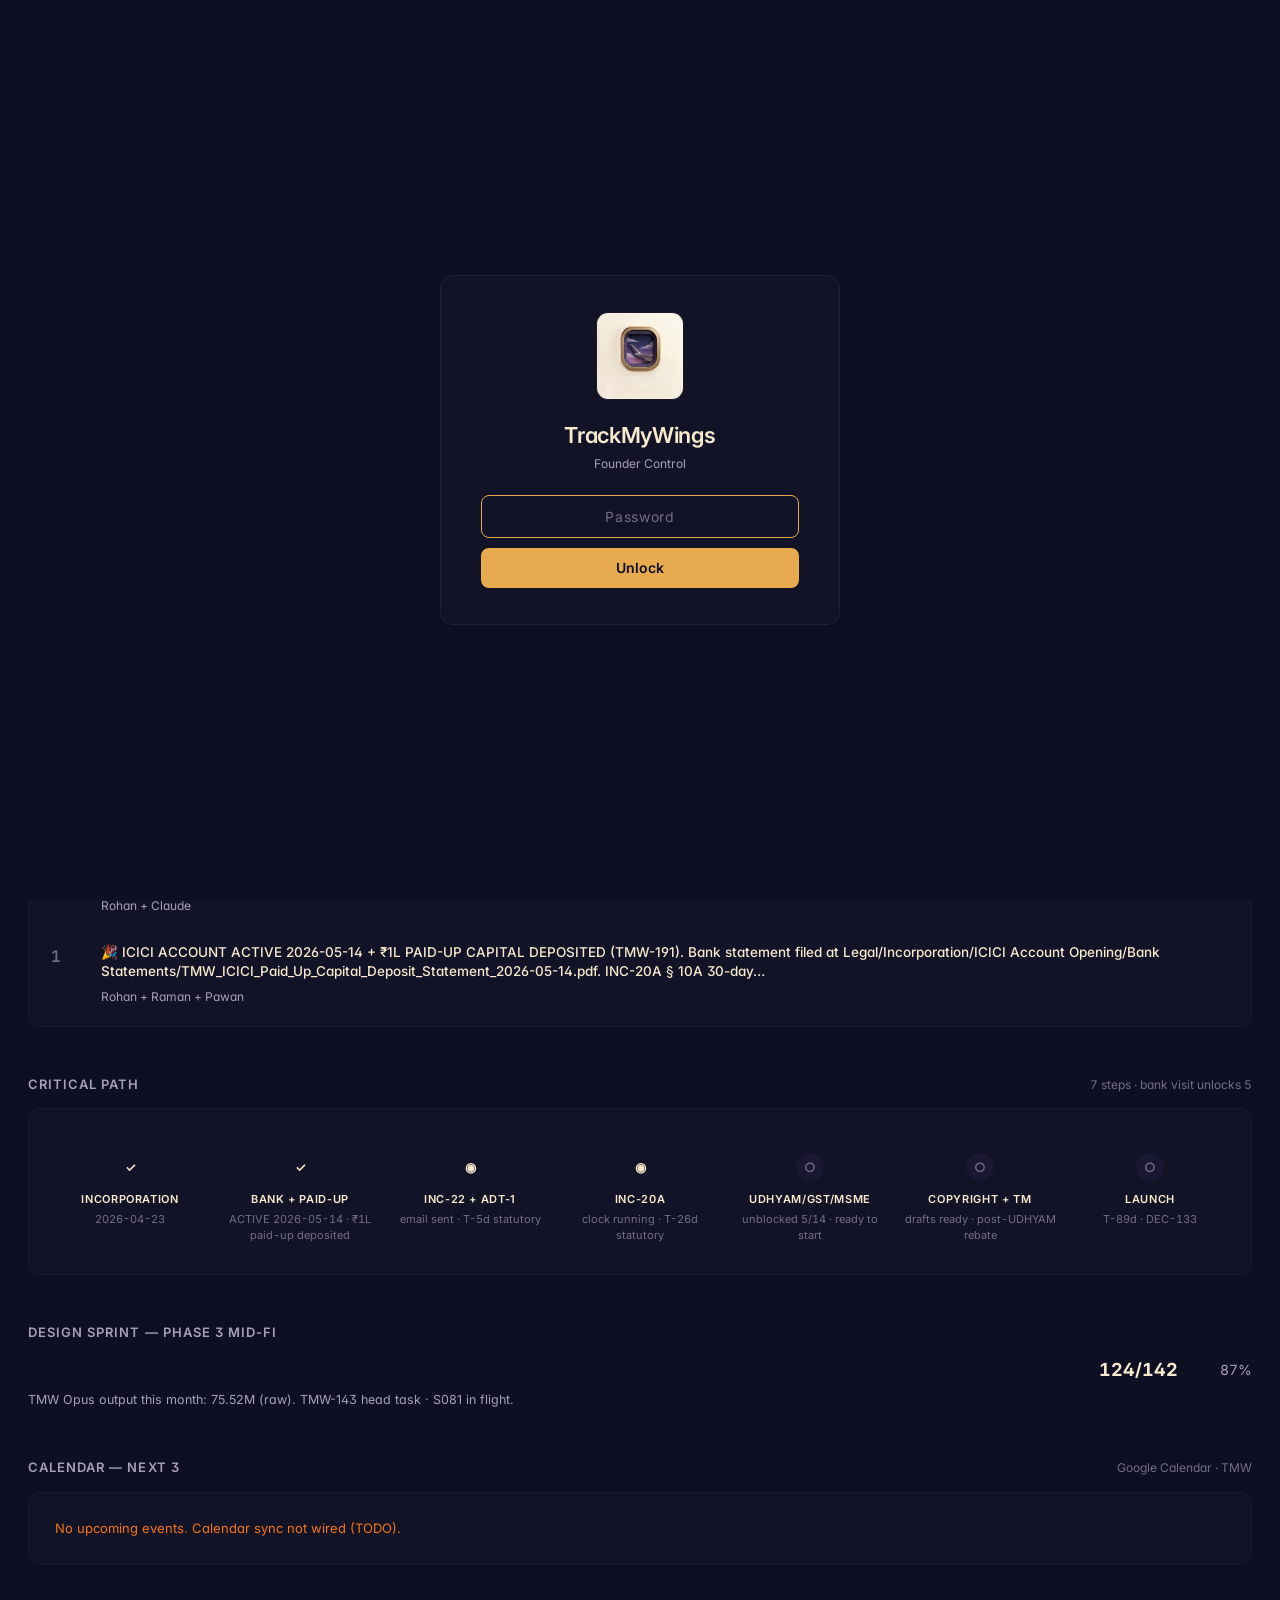
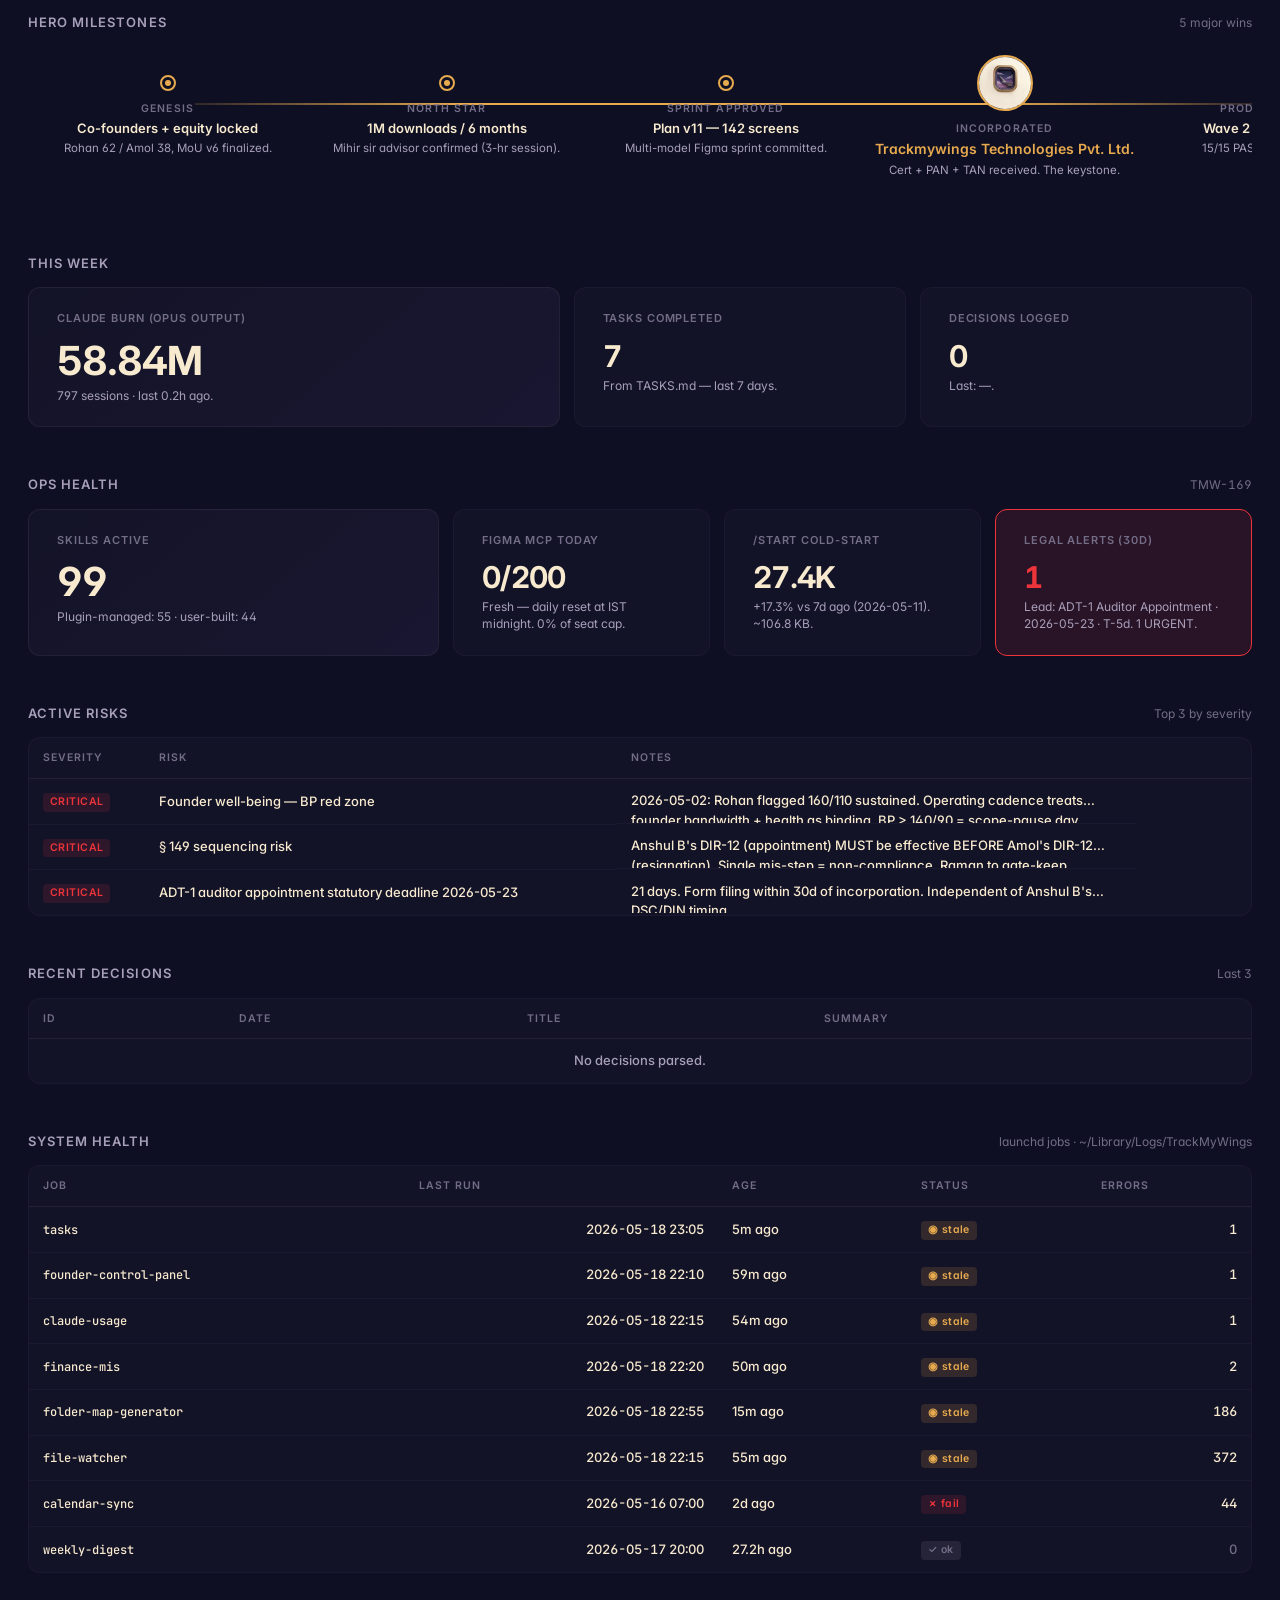
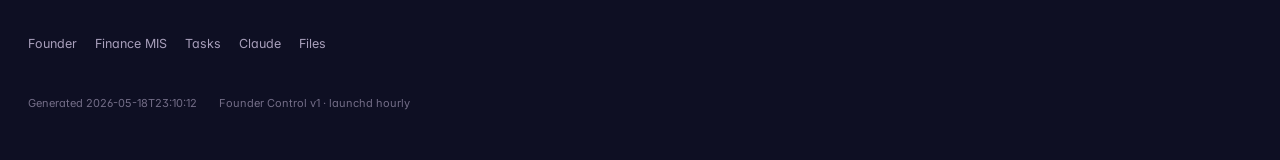
==== commit 8a9bc0a5: "Update founder control 2026-05-18 23:10" ====
--- a/index.html
+++ b/index.html
@@ -85,7 +85,7 @@
   </form>
 </div>
 
-<div class="fc-truth">T-89 launch · Bank ✅ 2026-05-14 · INC-20A T-26 · Phase 3 87% · ₹100,000 cash / ₹98,498 receivable · 8 priorities · 0 overdue · last sync 59m ago</div>
+<div class="fc-truth">T-89 launch · Bank ✅ 2026-05-14 · INC-20A T-26 · Phase 3 87% · ₹100,000 cash / ₹98,498 receivable · 8 priorities · 0 overdue · last sync 60m ago</div>
 
 <div class="ds-wrap">
   <header class="ds-top">
@@ -123,7 +123,7 @@
       </div>
       <div class="ds-metric">
         <div class="ds-metric-lbl">Opus output, TMW · this month</div>
-        <div class="ds-metric-val num">75.50M</div>
+        <div class="ds-metric-val num">75.52M</div>
         <div class="ds-metric-sub">Scoped to TrackMyWings project. Raw output tokens, no ceiling.</div>
       </div>
       <div class="ds-metric ">
@@ -275,7 +275,7 @@
         <div class="fc-sprint-pct num">87%</div>
       </div>
       <div class="fc-sprint-sub">
-        TMW Opus output this month: 75.50M (raw).
+        TMW Opus output this month: 75.52M (raw).
         TMW-143 head task · S081 in flight.
       </div>
     </section>
@@ -346,8 +346,8 @@
       <div class="ds-metrics ds-metrics-3">
         <div class="ds-metric ds-metric-lead">
           <div class="ds-metric-lbl">Claude burn (Opus output)</div>
-          <div class="ds-metric-val num">58.83M</div>
-          <div class="ds-metric-sub">794 sessions · last 0.2h ago.</div>
+          <div class="ds-metric-val num">58.84M</div>
+          <div class="ds-metric-sub">797 sessions · last 0.2h ago.</div>
         </div>
         <div class="ds-metric">
           <div class="ds-metric-lbl">Tasks completed</div>
@@ -449,7 +449,7 @@
         <tbody>
         <tr>
           <td><code>tasks</code></td>
-          <td class="num">2026-05-18 15:05</td>
+          <td class="num">2026-05-18 23:05</td>
           <td>5m ago</td>
           <td><span class="ds-badge ds-badge-pri-medium">◉ stale</span></td>
           <td class="num"><span class="num">1</span></td>
@@ -457,7 +457,7 @@
         
         <tr>
           <td><code>founder-control-panel</code></td>
-          <td class="num">2026-05-18 14:10</td>
+          <td class="num">2026-05-18 22:10</td>
           <td>59m ago</td>
           <td><span class="ds-badge ds-badge-pri-medium">◉ stale</span></td>
           <td class="num"><span class="num">1</span></td>
@@ -465,7 +465,7 @@
         
         <tr>
           <td><code>claude-usage</code></td>
-          <td class="num">2026-05-18 14:15</td>
+          <td class="num">2026-05-18 22:15</td>
           <td>54m ago</td>
           <td><span class="ds-badge ds-badge-pri-medium">◉ stale</span></td>
           <td class="num"><span class="num">1</span></td>
@@ -473,7 +473,7 @@
         
         <tr>
           <td><code>finance-mis</code></td>
-          <td class="num">2026-05-18 14:20</td>
+          <td class="num">2026-05-18 22:20</td>
           <td>50m ago</td>
           <td><span class="ds-badge ds-badge-pri-medium">◉ stale</span></td>
           <td class="num"><span class="num">2</span></td>
@@ -481,15 +481,15 @@
         
         <tr>
           <td><code>folder-map-generator</code></td>
-          <td class="num">2026-05-18 14:55</td>
-          <td>14m ago</td>
+          <td class="num">2026-05-18 22:55</td>
+          <td>15m ago</td>
           <td><span class="ds-badge ds-badge-pri-medium">◉ stale</span></td>
           <td class="num"><span class="num">186</span></td>
         </tr>
         
         <tr>
           <td><code>file-watcher</code></td>
-          <td class="num">2026-05-18 14:15</td>
+          <td class="num">2026-05-18 22:15</td>
           <td>55m ago</td>
           <td><span class="ds-badge ds-badge-pri-medium">◉ stale</span></td>
           <td class="num"><span class="num">372</span></td>
@@ -506,7 +506,7 @@
         <tr>
           <td><code>weekly-digest</code></td>
           <td class="num">2026-05-17 20:00</td>
-          <td>19.2h ago</td>
+          <td>27.2h ago</td>
           <td><span class="ds-badge ds-badge-pri-low">✓ ok</span></td>
           <td class="num"><span class="num" style="color:var(--ink-low);">0</span></td>
         </tr>
@@ -524,7 +524,7 @@
   </div>
 
   <div class="ds-meta">
-    <span>Generated <span id="generatedAt">2026-05-18T15:10:13</span></span>
+    <span>Generated <span id="generatedAt">2026-05-18T23:10:12</span></span>
     <span>Founder Control v1 · launchd hourly</span>
   </div>
 </div>
@@ -556,7 +556,7 @@
 });
 
 // --- Stale banner: warn if >150 min old (hourly @ :15 schedule) ---
-const GENERATED_EPOCH = 1779097213;
+const GENERATED_EPOCH = 1779126012;
 (function(){
   const ageMin = (Date.now()/1000 - GENERATED_EPOCH) / 60;
   if (ageMin > 150) {
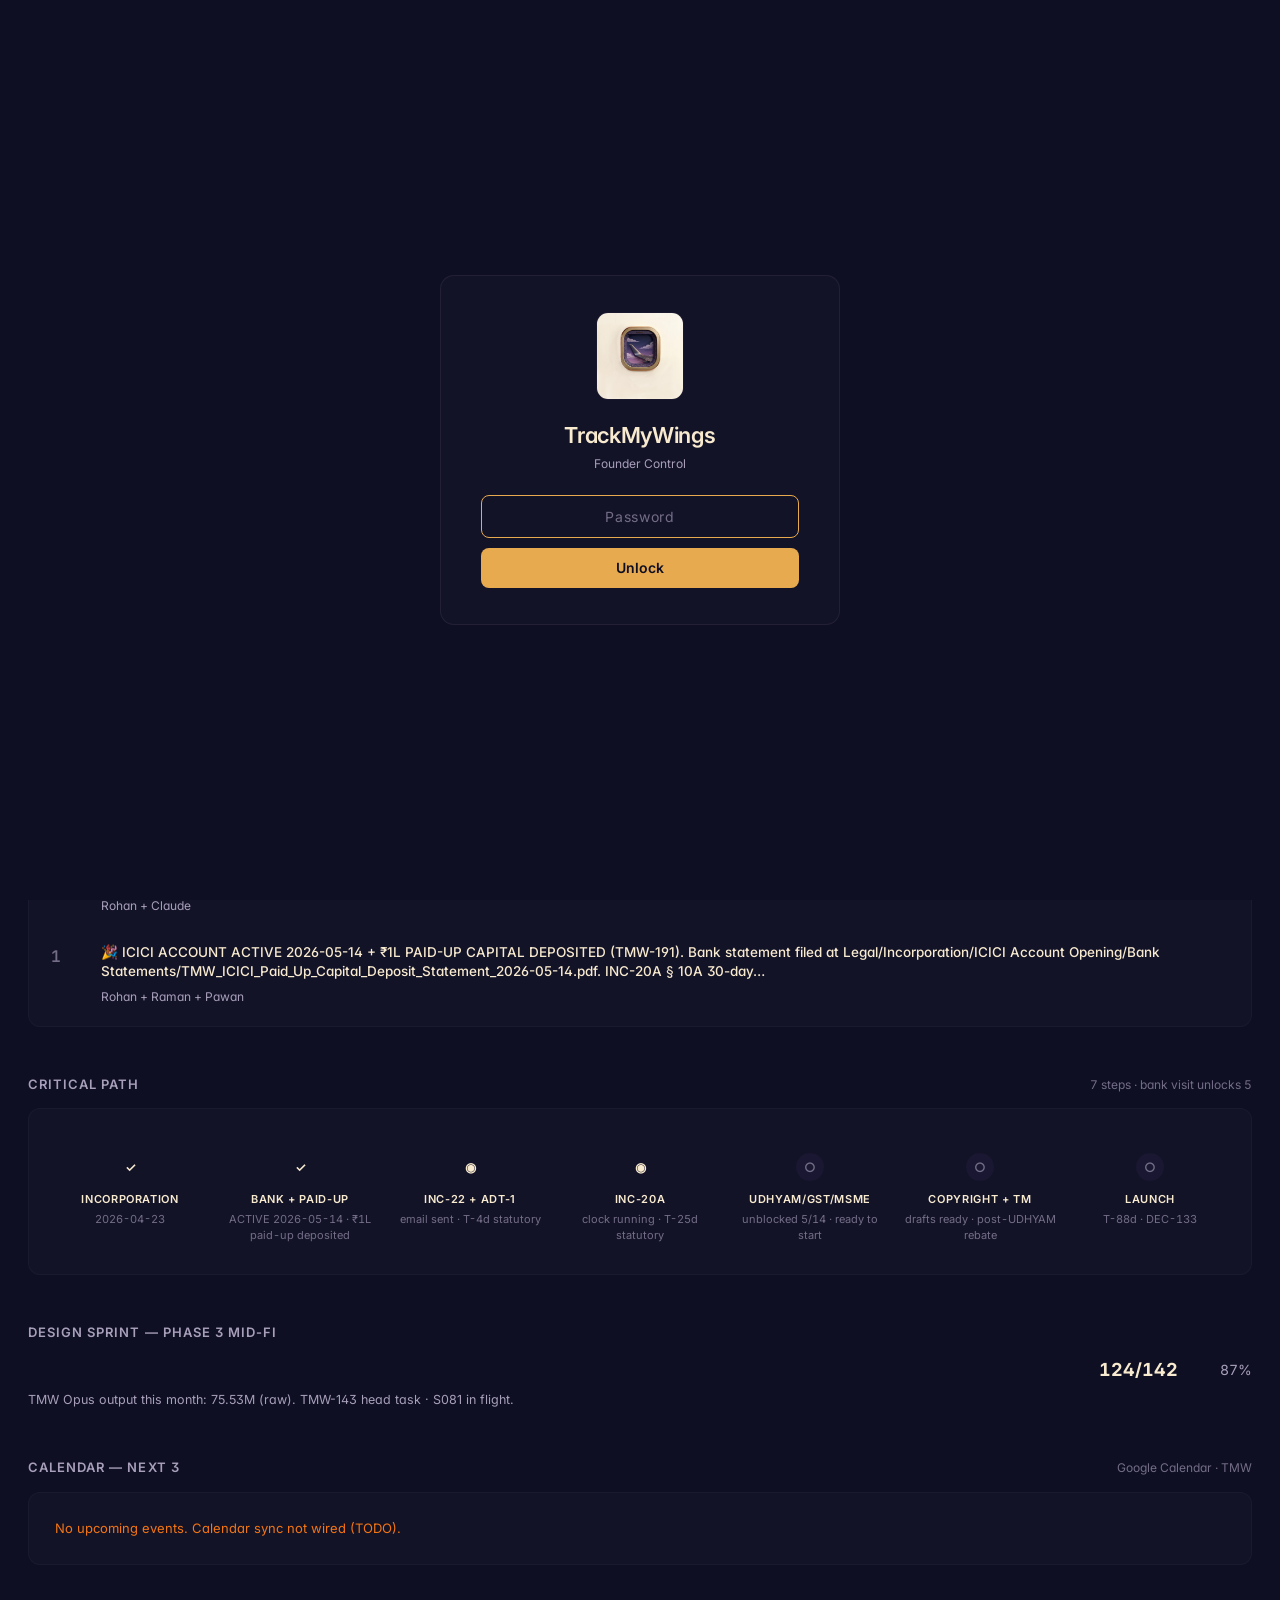
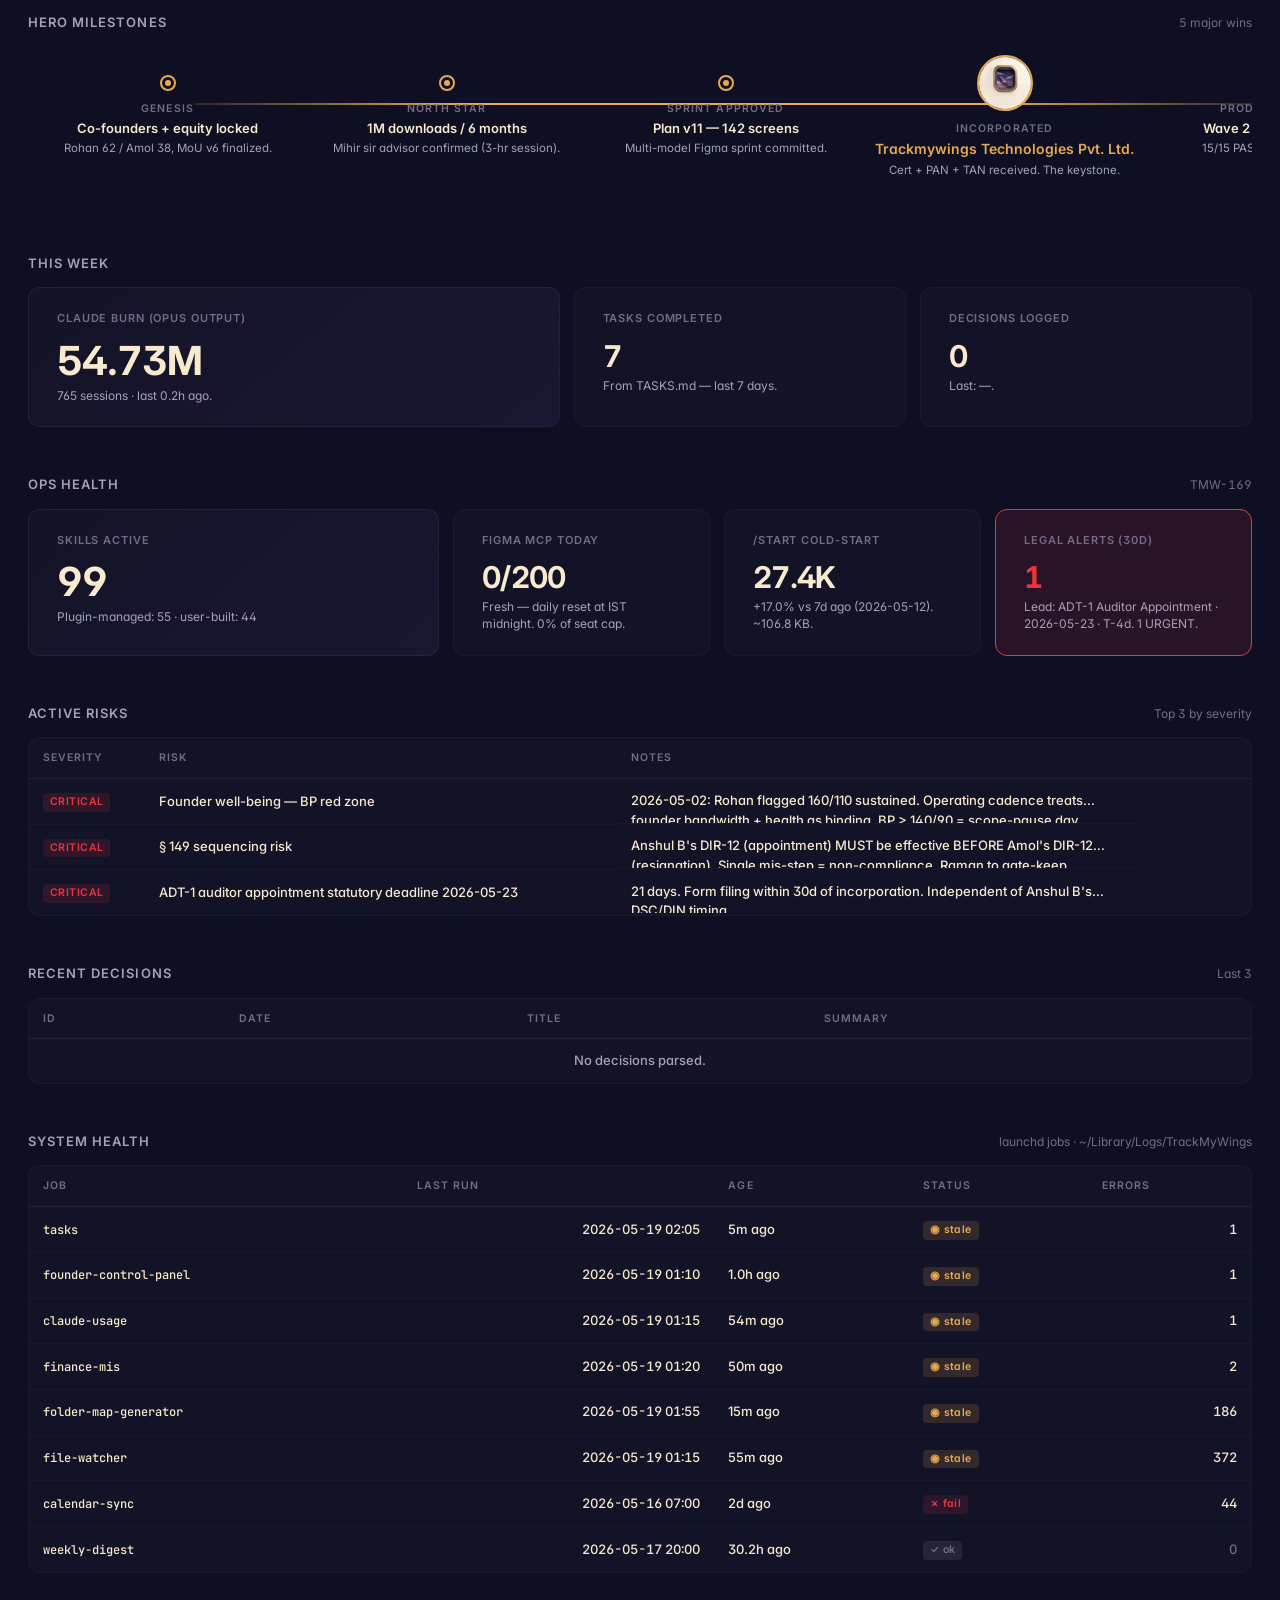
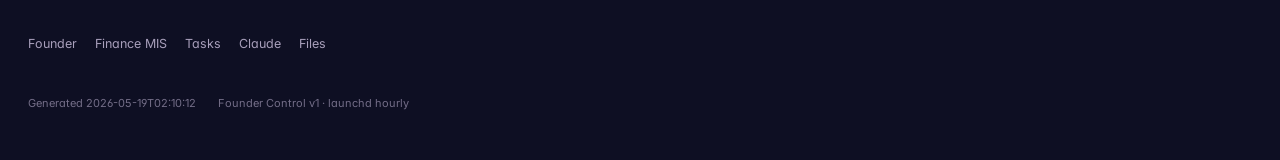
==== commit adf5c76c: "Update founder control 2026-05-19 02:10" ====
--- a/index.html
+++ b/index.html
@@ -85,7 +85,7 @@
   </form>
 </div>
 
-<div class="fc-truth">T-89 launch · Bank ✅ 2026-05-14 · INC-20A T-26 · Phase 3 87% · ₹100,000 cash / ₹98,498 receivable · 8 priorities · 0 overdue · last sync 60m ago</div>
+<div class="fc-truth">T-88 launch · Bank ✅ 2026-05-14 · INC-20A T-25 · Phase 3 87% · ₹100,000 cash / ₹98,498 receivable · 8 priorities · 0 overdue · last sync 60m ago</div>
 
 <div class="ds-wrap">
   <header class="ds-top">
@@ -113,17 +113,17 @@
     <div class="ds-metrics">
       <div class="ds-metric ds-metric-lead tone-gold">
         <div class="ds-metric-lbl">Days to launch</div>
-        <div class="ds-metric-val num">T-89</div>
+        <div class="ds-metric-val num">T-88</div>
         <div class="ds-metric-sub">Target 2026-08-15 (DEC-133). Phase 3 87% · Hi-fi single-screen craft (DEC-142).</div>
       </div>
       <div class="ds-metric">
         <div class="ds-metric-lbl">Critical path</div>
         <div class="ds-metric-val num">3 of 7 — INC-22 + ADT-1</div>
-        <div class="ds-metric-sub">Bank ✅ · INC-22 email sent (5/14) · INC-20A clock running (T-26d) · UDHYAM/GST next.</div>
+        <div class="ds-metric-sub">Bank ✅ · INC-22 email sent (5/14) · INC-20A clock running (T-25d) · UDHYAM/GST next.</div>
       </div>
       <div class="ds-metric">
         <div class="ds-metric-lbl">Opus output, TMW · this month</div>
-        <div class="ds-metric-val num">75.52M</div>
+        <div class="ds-metric-val num">75.53M</div>
         <div class="ds-metric-sub">Scoped to TrackMyWings project. Raw output tokens, no ceiling.</div>
       </div>
       <div class="ds-metric ">
@@ -229,13 +229,13 @@
         <div class="fc-cp-step">
           <div class="fc-cp-dot inflight"><span>◉</span></div>
           <div class="fc-cp-label">INC-22 + ADT-1</div>
-          <div class="fc-cp-detail">email sent · T-5d statutory</div>
+          <div class="fc-cp-detail">email sent · T-4d statutory</div>
         </div>
         
         <div class="fc-cp-step">
           <div class="fc-cp-dot inflight"><span>◉</span></div>
           <div class="fc-cp-label">INC-20A</div>
-          <div class="fc-cp-detail">clock running · T-26d statutory</div>
+          <div class="fc-cp-detail">clock running · T-25d statutory</div>
         </div>
         
         <div class="fc-cp-step">
@@ -253,7 +253,7 @@
         <div class="fc-cp-step">
           <div class="fc-cp-dot pending"><span>○</span></div>
           <div class="fc-cp-label">Launch</div>
-          <div class="fc-cp-detail">T-89d · DEC-133</div>
+          <div class="fc-cp-detail">T-88d · DEC-133</div>
         </div>
         
     </div>
@@ -275,7 +275,7 @@
         <div class="fc-sprint-pct num">87%</div>
       </div>
       <div class="fc-sprint-sub">
-        TMW Opus output this month: 75.52M (raw).
+        TMW Opus output this month: 75.53M (raw).
         TMW-143 head task · S081 in flight.
       </div>
     </section>
@@ -346,8 +346,8 @@
       <div class="ds-metrics ds-metrics-3">
         <div class="ds-metric ds-metric-lead">
           <div class="ds-metric-lbl">Claude burn (Opus output)</div>
-          <div class="ds-metric-val num">58.84M</div>
-          <div class="ds-metric-sub">797 sessions · last 0.2h ago.</div>
+          <div class="ds-metric-val num">54.73M</div>
+          <div class="ds-metric-sub">765 sessions · last 0.2h ago.</div>
         </div>
         <div class="ds-metric">
           <div class="ds-metric-lbl">Tasks completed</div>
@@ -383,12 +383,12 @@
         <div class="ds-metric">
           <div class="ds-metric-lbl">/start cold-start</div>
           <div class="ds-metric-val num">27.4K</div>
-          <div class="ds-metric-sub">+17.3% vs 7d ago (2026-05-11). ~106.8 KB.</div>
+          <div class="ds-metric-sub">+17.0% vs 7d ago (2026-05-12). ~106.8 KB.</div>
         </div>
         <div class="ds-metric tone-danger">
           <div class="ds-metric-lbl">Legal alerts (30d)</div>
           <div class="ds-metric-val num">1</div>
-          <div class="ds-metric-sub">Lead: ADT-1 Auditor Appointment · 2026-05-23 · T-5d. 1 URGENT.</div>
+          <div class="ds-metric-sub">Lead: ADT-1 Auditor Appointment · 2026-05-23 · T-4d. 1 URGENT.</div>
         </div>
       </div>
     </section>
@@ -449,7 +449,7 @@
         <tbody>
         <tr>
           <td><code>tasks</code></td>
-          <td class="num">2026-05-18 23:05</td>
+          <td class="num">2026-05-19 02:05</td>
           <td>5m ago</td>
           <td><span class="ds-badge ds-badge-pri-medium">◉ stale</span></td>
           <td class="num"><span class="num">1</span></td>
@@ -457,15 +457,15 @@
         
         <tr>
           <td><code>founder-control-panel</code></td>
-          <td class="num">2026-05-18 22:10</td>
-          <td>59m ago</td>
+          <td class="num">2026-05-19 01:10</td>
+          <td>1.0h ago</td>
           <td><span class="ds-badge ds-badge-pri-medium">◉ stale</span></td>
           <td class="num"><span class="num">1</span></td>
         </tr>
         
         <tr>
           <td><code>claude-usage</code></td>
-          <td class="num">2026-05-18 22:15</td>
+          <td class="num">2026-05-19 01:15</td>
           <td>54m ago</td>
           <td><span class="ds-badge ds-badge-pri-medium">◉ stale</span></td>
           <td class="num"><span class="num">1</span></td>
@@ -473,7 +473,7 @@
         
         <tr>
           <td><code>finance-mis</code></td>
-          <td class="num">2026-05-18 22:20</td>
+          <td class="num">2026-05-19 01:20</td>
           <td>50m ago</td>
           <td><span class="ds-badge ds-badge-pri-medium">◉ stale</span></td>
           <td class="num"><span class="num">2</span></td>
@@ -481,7 +481,7 @@
         
         <tr>
           <td><code>folder-map-generator</code></td>
-          <td class="num">2026-05-18 22:55</td>
+          <td class="num">2026-05-19 01:55</td>
           <td>15m ago</td>
           <td><span class="ds-badge ds-badge-pri-medium">◉ stale</span></td>
           <td class="num"><span class="num">186</span></td>
@@ -489,7 +489,7 @@
         
         <tr>
           <td><code>file-watcher</code></td>
-          <td class="num">2026-05-18 22:15</td>
+          <td class="num">2026-05-19 01:15</td>
           <td>55m ago</td>
           <td><span class="ds-badge ds-badge-pri-medium">◉ stale</span></td>
           <td class="num"><span class="num">372</span></td>
@@ -506,7 +506,7 @@
         <tr>
           <td><code>weekly-digest</code></td>
           <td class="num">2026-05-17 20:00</td>
-          <td>27.2h ago</td>
+          <td>30.2h ago</td>
           <td><span class="ds-badge ds-badge-pri-low">✓ ok</span></td>
           <td class="num"><span class="num" style="color:var(--ink-low);">0</span></td>
         </tr>
@@ -524,7 +524,7 @@
   </div>
 
   <div class="ds-meta">
-    <span>Generated <span id="generatedAt">2026-05-18T23:10:12</span></span>
+    <span>Generated <span id="generatedAt">2026-05-19T02:10:12</span></span>
     <span>Founder Control v1 · launchd hourly</span>
   </div>
 </div>
@@ -556,7 +556,7 @@
 });
 
 // --- Stale banner: warn if >150 min old (hourly @ :15 schedule) ---
-const GENERATED_EPOCH = 1779126012;
+const GENERATED_EPOCH = 1779136812;
 (function(){
   const ageMin = (Date.now()/1000 - GENERATED_EPOCH) / 60;
   if (ageMin > 150) {
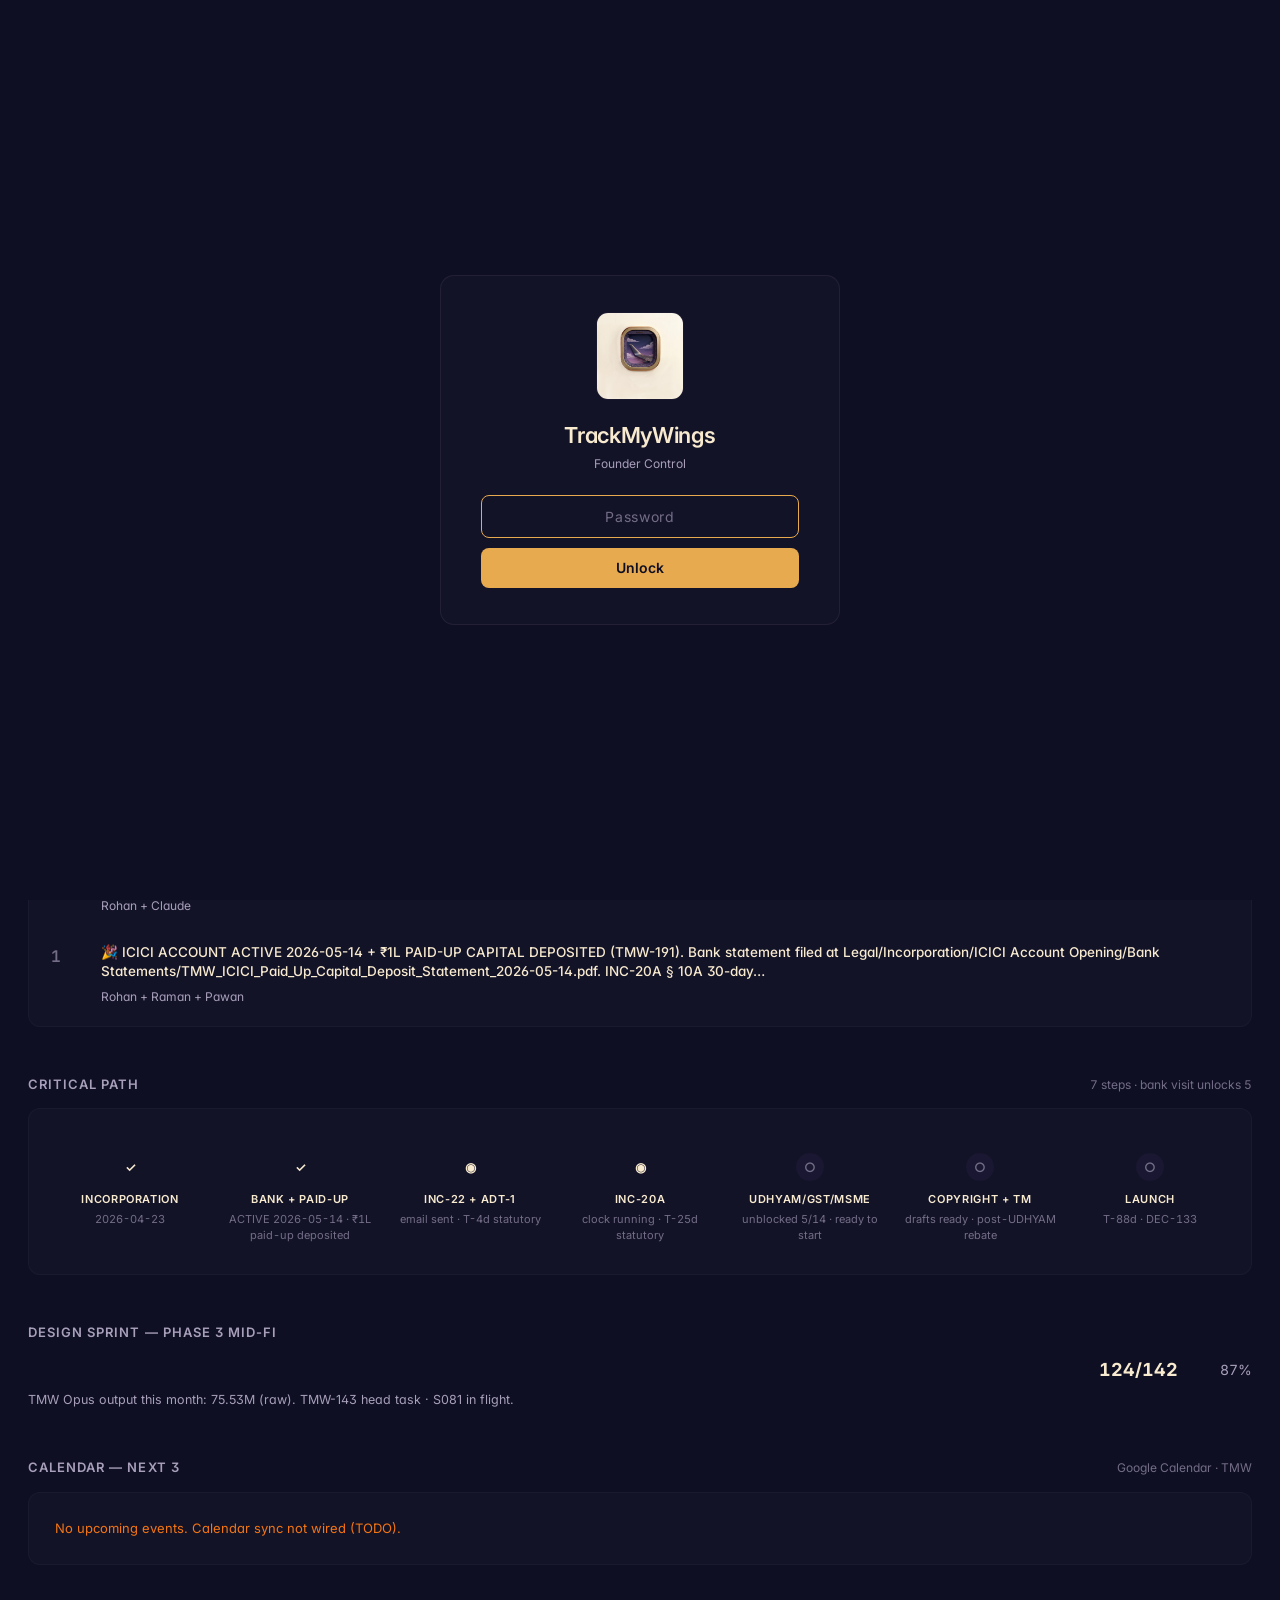
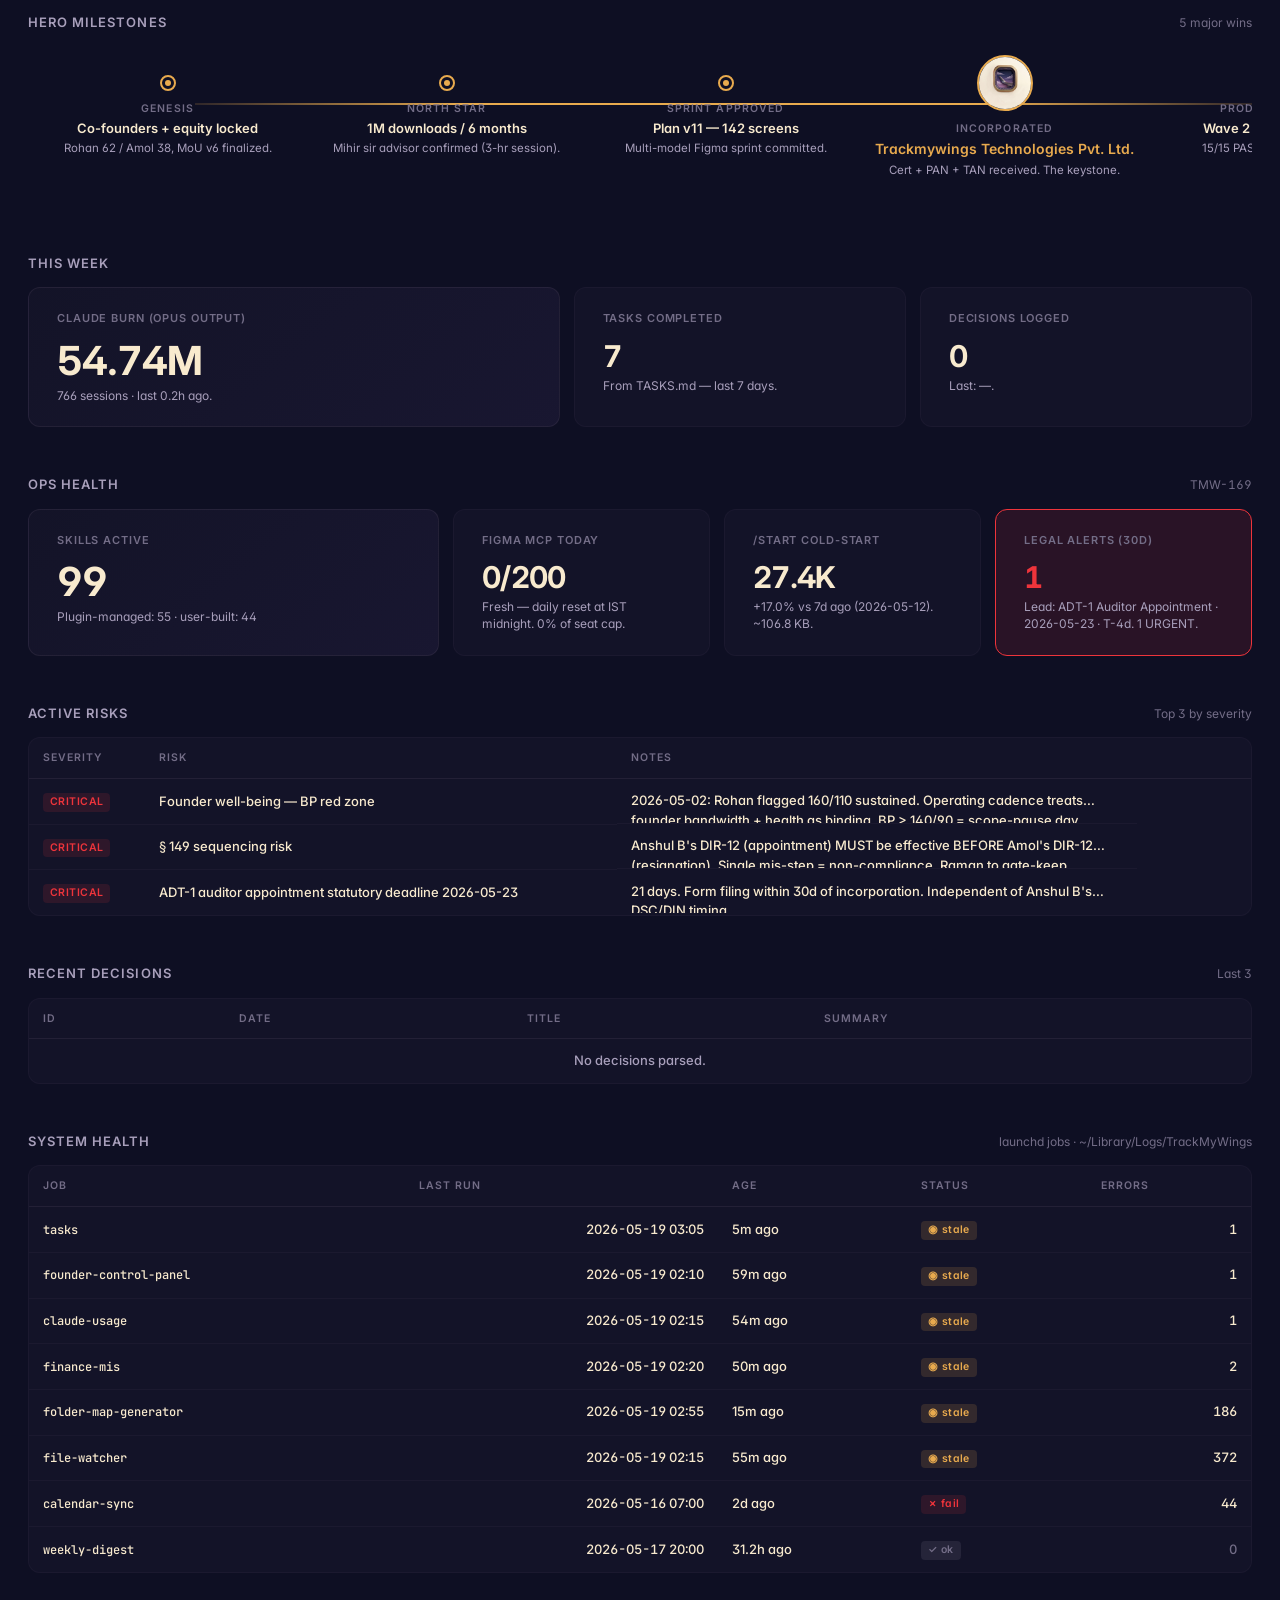
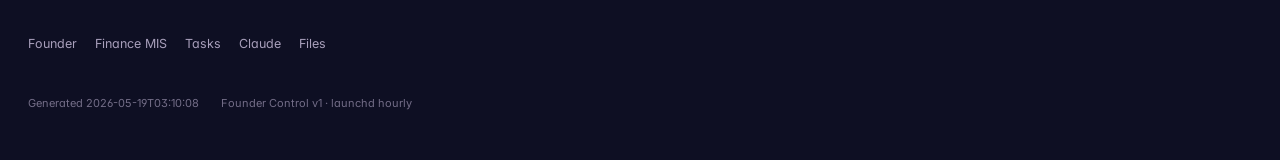
==== commit 4992ebb7: "Update founder control 2026-05-19 03:10" ====
--- a/index.html
+++ b/index.html
@@ -85,7 +85,7 @@
   </form>
 </div>
 
-<div class="fc-truth">T-88 launch · Bank ✅ 2026-05-14 · INC-20A T-25 · Phase 3 87% · ₹100,000 cash / ₹98,498 receivable · 8 priorities · 0 overdue · last sync 60m ago</div>
+<div class="fc-truth">T-88 launch · Bank ✅ 2026-05-14 · INC-20A T-25 · Phase 3 87% · ₹100,000 cash / ₹98,498 receivable · 8 priorities · 0 overdue · last sync 59m ago</div>
 
 <div class="ds-wrap">
   <header class="ds-top">
@@ -346,8 +346,8 @@
       <div class="ds-metrics ds-metrics-3">
         <div class="ds-metric ds-metric-lead">
           <div class="ds-metric-lbl">Claude burn (Opus output)</div>
-          <div class="ds-metric-val num">54.73M</div>
-          <div class="ds-metric-sub">765 sessions · last 0.2h ago.</div>
+          <div class="ds-metric-val num">54.74M</div>
+          <div class="ds-metric-sub">766 sessions · last 0.2h ago.</div>
         </div>
         <div class="ds-metric">
           <div class="ds-metric-lbl">Tasks completed</div>
@@ -449,7 +449,7 @@
         <tbody>
         <tr>
           <td><code>tasks</code></td>
-          <td class="num">2026-05-19 02:05</td>
+          <td class="num">2026-05-19 03:05</td>
           <td>5m ago</td>
           <td><span class="ds-badge ds-badge-pri-medium">◉ stale</span></td>
           <td class="num"><span class="num">1</span></td>
@@ -457,15 +457,15 @@
         
         <tr>
           <td><code>founder-control-panel</code></td>
-          <td class="num">2026-05-19 01:10</td>
-          <td>1.0h ago</td>
+          <td class="num">2026-05-19 02:10</td>
+          <td>59m ago</td>
           <td><span class="ds-badge ds-badge-pri-medium">◉ stale</span></td>
           <td class="num"><span class="num">1</span></td>
         </tr>
         
         <tr>
           <td><code>claude-usage</code></td>
-          <td class="num">2026-05-19 01:15</td>
+          <td class="num">2026-05-19 02:15</td>
           <td>54m ago</td>
           <td><span class="ds-badge ds-badge-pri-medium">◉ stale</span></td>
           <td class="num"><span class="num">1</span></td>
@@ -473,7 +473,7 @@
         
         <tr>
           <td><code>finance-mis</code></td>
-          <td class="num">2026-05-19 01:20</td>
+          <td class="num">2026-05-19 02:20</td>
           <td>50m ago</td>
           <td><span class="ds-badge ds-badge-pri-medium">◉ stale</span></td>
           <td class="num"><span class="num">2</span></td>
@@ -481,7 +481,7 @@
         
         <tr>
           <td><code>folder-map-generator</code></td>
-          <td class="num">2026-05-19 01:55</td>
+          <td class="num">2026-05-19 02:55</td>
           <td>15m ago</td>
           <td><span class="ds-badge ds-badge-pri-medium">◉ stale</span></td>
           <td class="num"><span class="num">186</span></td>
@@ -489,7 +489,7 @@
         
         <tr>
           <td><code>file-watcher</code></td>
-          <td class="num">2026-05-19 01:15</td>
+          <td class="num">2026-05-19 02:15</td>
           <td>55m ago</td>
           <td><span class="ds-badge ds-badge-pri-medium">◉ stale</span></td>
           <td class="num"><span class="num">372</span></td>
@@ -506,7 +506,7 @@
         <tr>
           <td><code>weekly-digest</code></td>
           <td class="num">2026-05-17 20:00</td>
-          <td>30.2h ago</td>
+          <td>31.2h ago</td>
           <td><span class="ds-badge ds-badge-pri-low">✓ ok</span></td>
           <td class="num"><span class="num" style="color:var(--ink-low);">0</span></td>
         </tr>
@@ -524,7 +524,7 @@
   </div>
 
   <div class="ds-meta">
-    <span>Generated <span id="generatedAt">2026-05-19T02:10:12</span></span>
+    <span>Generated <span id="generatedAt">2026-05-19T03:10:08</span></span>
     <span>Founder Control v1 · launchd hourly</span>
   </div>
 </div>
@@ -556,7 +556,7 @@
 });
 
 // --- Stale banner: warn if >150 min old (hourly @ :15 schedule) ---
-const GENERATED_EPOCH = 1779136812;
+const GENERATED_EPOCH = 1779140408;
 (function(){
   const ageMin = (Date.now()/1000 - GENERATED_EPOCH) / 60;
   if (ageMin > 150) {
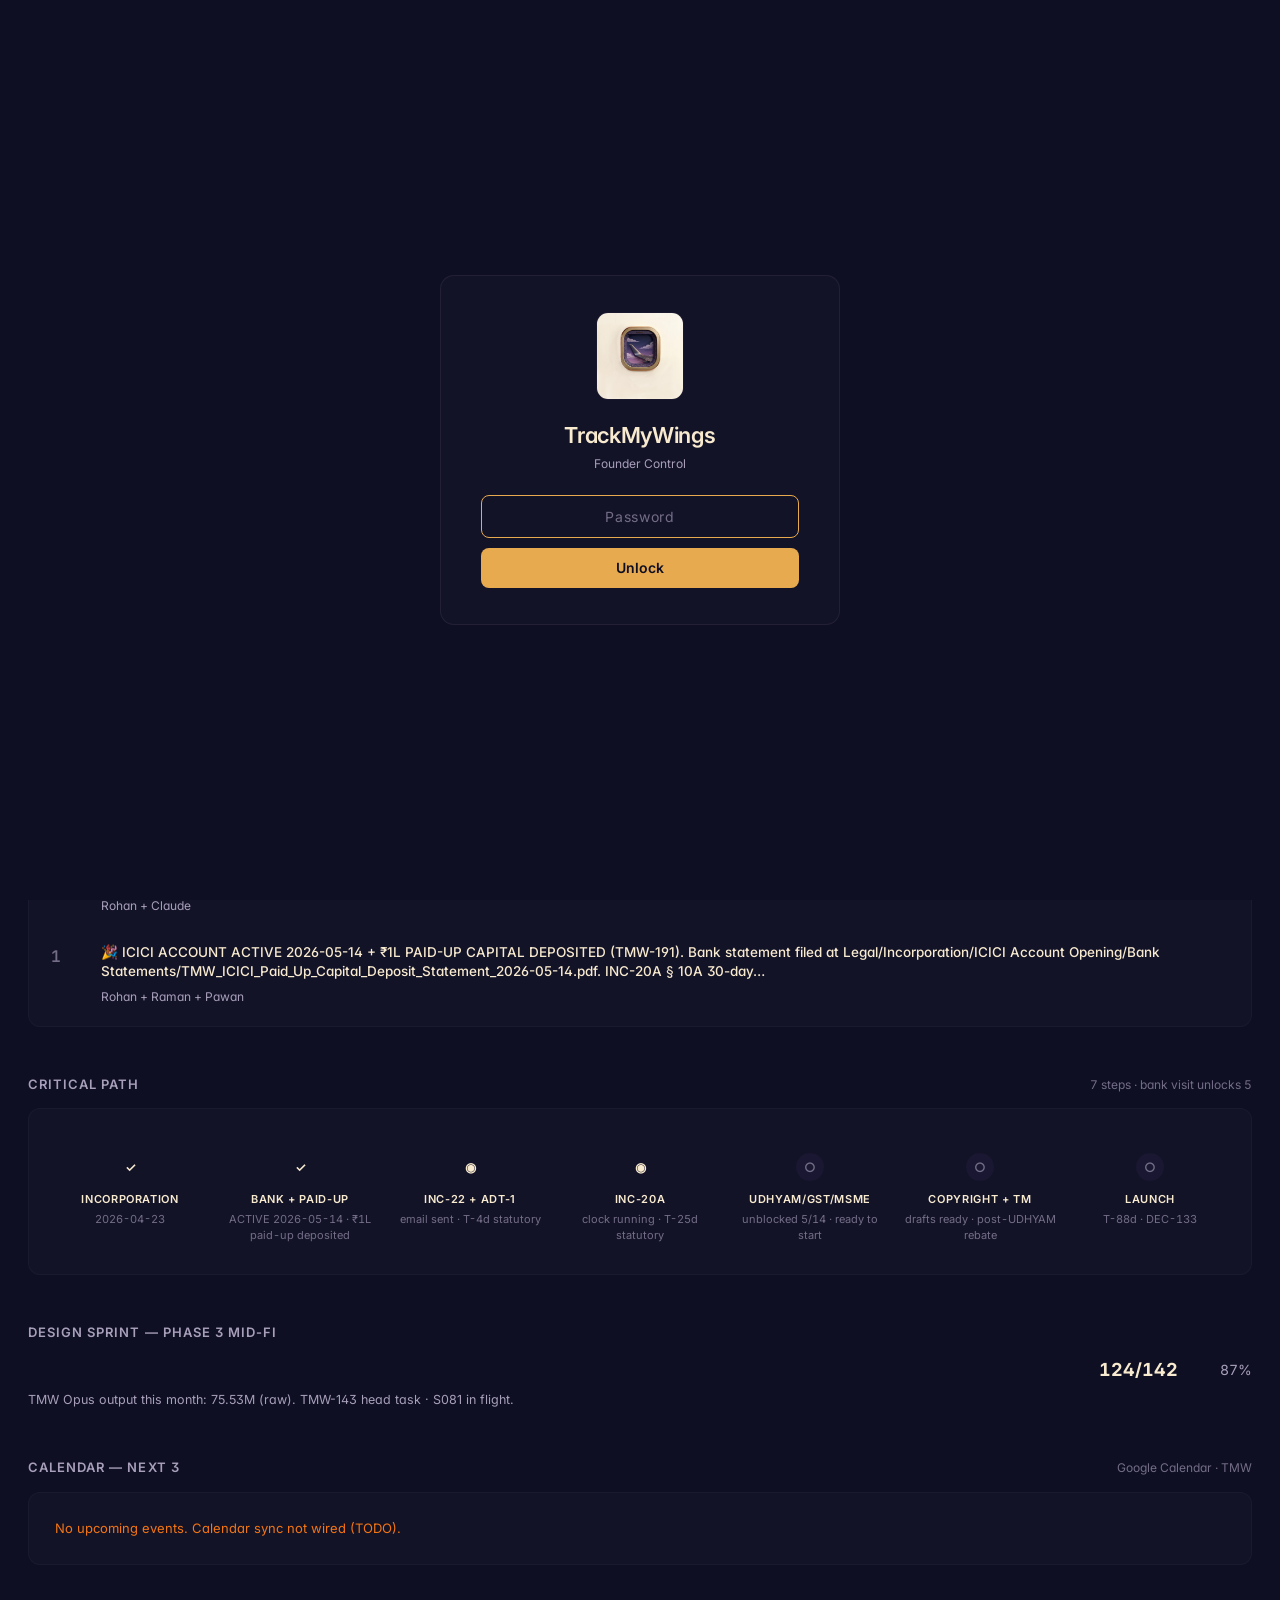
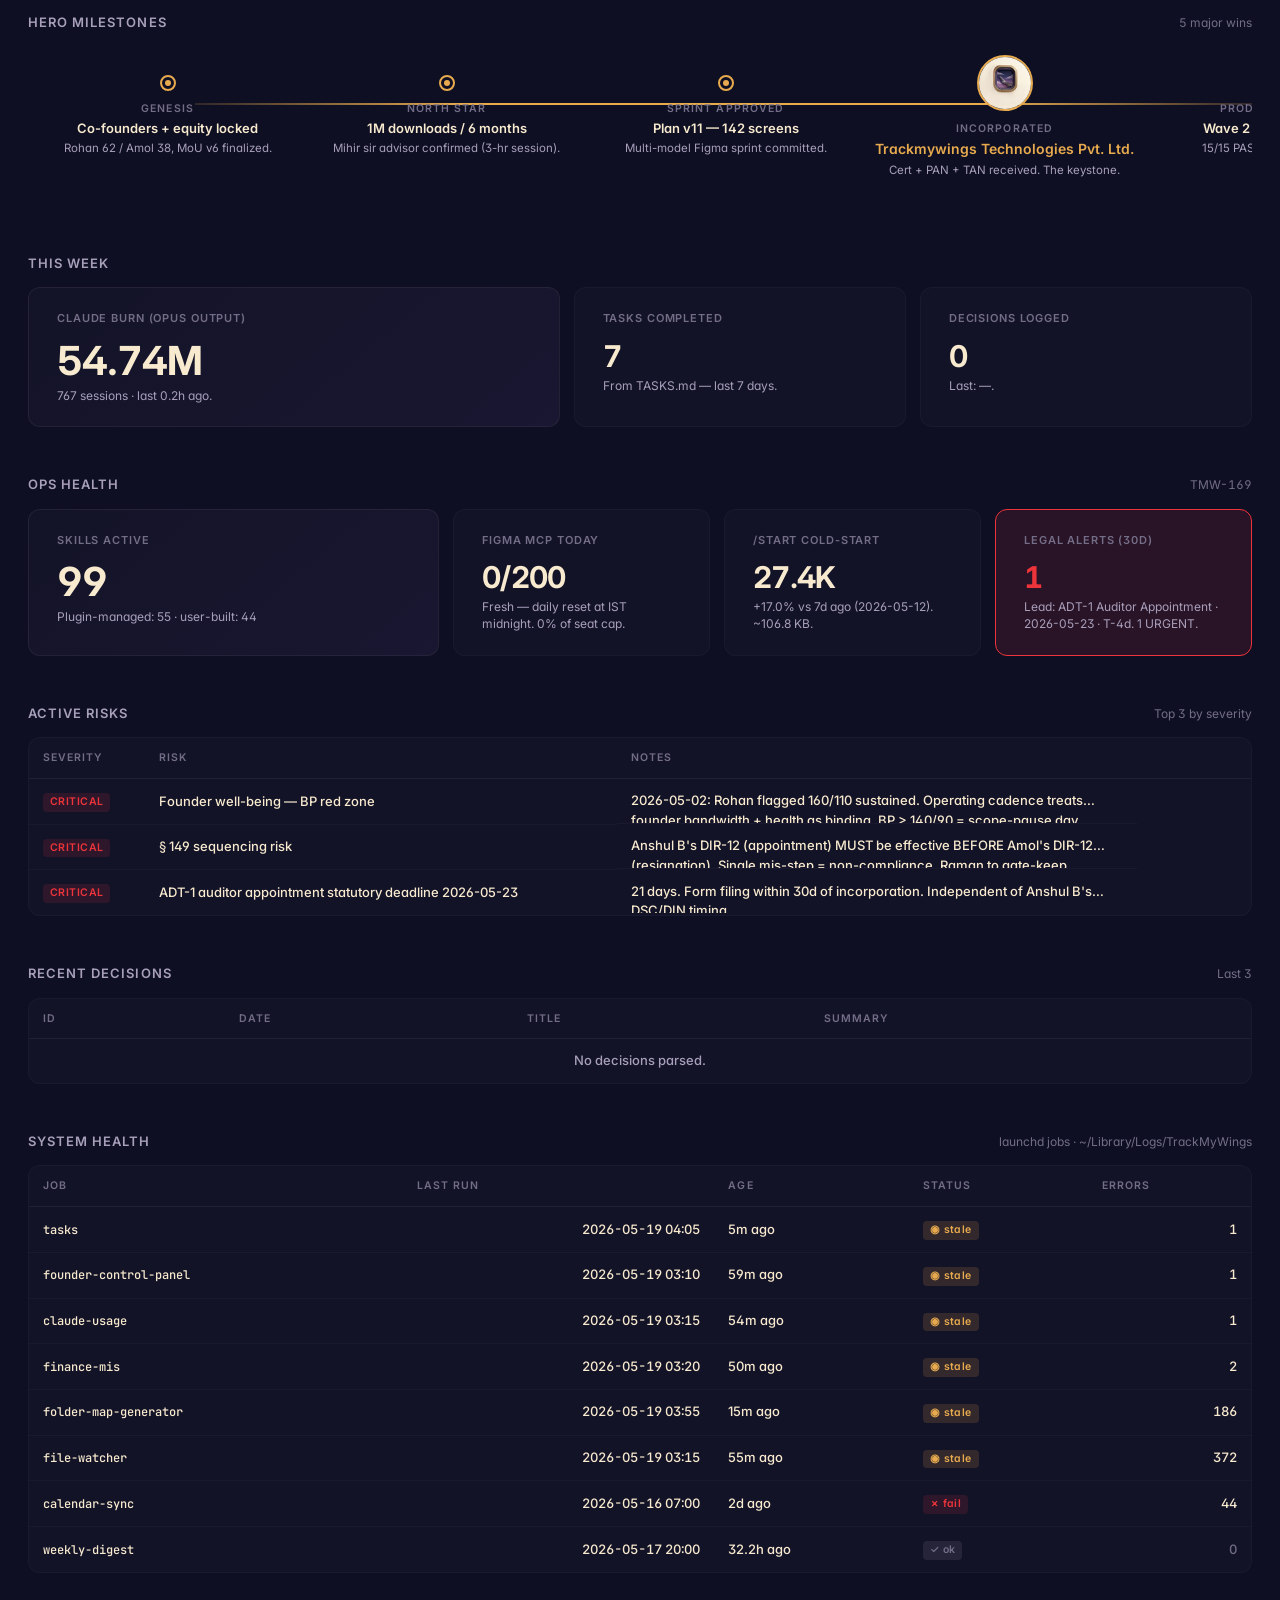
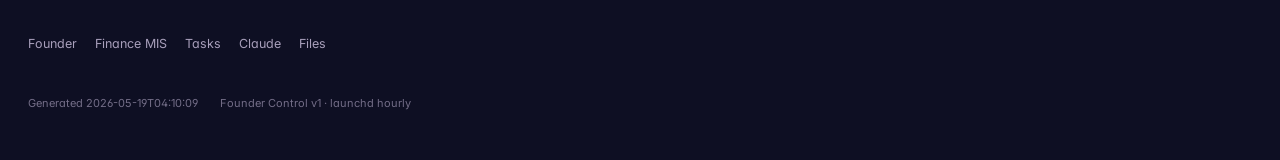
==== commit 7827c6a0: "Update founder control 2026-05-19 04:10" ====
--- a/index.html
+++ b/index.html
@@ -85,7 +85,7 @@
   </form>
 </div>
 
-<div class="fc-truth">T-88 launch · Bank ✅ 2026-05-14 · INC-20A T-25 · Phase 3 87% · ₹100,000 cash / ₹98,498 receivable · 8 priorities · 0 overdue · last sync 59m ago</div>
+<div class="fc-truth">T-88 launch · Bank ✅ 2026-05-14 · INC-20A T-25 · Phase 3 87% · ₹100,000 cash / ₹98,498 receivable · 8 priorities · 0 overdue · last sync 60m ago</div>
 
 <div class="ds-wrap">
   <header class="ds-top">
@@ -347,7 +347,7 @@
         <div class="ds-metric ds-metric-lead">
           <div class="ds-metric-lbl">Claude burn (Opus output)</div>
           <div class="ds-metric-val num">54.74M</div>
-          <div class="ds-metric-sub">766 sessions · last 0.2h ago.</div>
+          <div class="ds-metric-sub">767 sessions · last 0.2h ago.</div>
         </div>
         <div class="ds-metric">
           <div class="ds-metric-lbl">Tasks completed</div>
@@ -449,7 +449,7 @@
         <tbody>
         <tr>
           <td><code>tasks</code></td>
-          <td class="num">2026-05-19 03:05</td>
+          <td class="num">2026-05-19 04:05</td>
           <td>5m ago</td>
           <td><span class="ds-badge ds-badge-pri-medium">◉ stale</span></td>
           <td class="num"><span class="num">1</span></td>
@@ -457,7 +457,7 @@
         
         <tr>
           <td><code>founder-control-panel</code></td>
-          <td class="num">2026-05-19 02:10</td>
+          <td class="num">2026-05-19 03:10</td>
           <td>59m ago</td>
           <td><span class="ds-badge ds-badge-pri-medium">◉ stale</span></td>
           <td class="num"><span class="num">1</span></td>
@@ -465,7 +465,7 @@
         
         <tr>
           <td><code>claude-usage</code></td>
-          <td class="num">2026-05-19 02:15</td>
+          <td class="num">2026-05-19 03:15</td>
           <td>54m ago</td>
           <td><span class="ds-badge ds-badge-pri-medium">◉ stale</span></td>
           <td class="num"><span class="num">1</span></td>
@@ -473,7 +473,7 @@
         
         <tr>
           <td><code>finance-mis</code></td>
-          <td class="num">2026-05-19 02:20</td>
+          <td class="num">2026-05-19 03:20</td>
           <td>50m ago</td>
           <td><span class="ds-badge ds-badge-pri-medium">◉ stale</span></td>
           <td class="num"><span class="num">2</span></td>
@@ -481,7 +481,7 @@
         
         <tr>
           <td><code>folder-map-generator</code></td>
-          <td class="num">2026-05-19 02:55</td>
+          <td class="num">2026-05-19 03:55</td>
           <td>15m ago</td>
           <td><span class="ds-badge ds-badge-pri-medium">◉ stale</span></td>
           <td class="num"><span class="num">186</span></td>
@@ -489,7 +489,7 @@
         
         <tr>
           <td><code>file-watcher</code></td>
-          <td class="num">2026-05-19 02:15</td>
+          <td class="num">2026-05-19 03:15</td>
           <td>55m ago</td>
           <td><span class="ds-badge ds-badge-pri-medium">◉ stale</span></td>
           <td class="num"><span class="num">372</span></td>
@@ -506,7 +506,7 @@
         <tr>
           <td><code>weekly-digest</code></td>
           <td class="num">2026-05-17 20:00</td>
-          <td>31.2h ago</td>
+          <td>32.2h ago</td>
           <td><span class="ds-badge ds-badge-pri-low">✓ ok</span></td>
           <td class="num"><span class="num" style="color:var(--ink-low);">0</span></td>
         </tr>
@@ -524,7 +524,7 @@
   </div>
 
   <div class="ds-meta">
-    <span>Generated <span id="generatedAt">2026-05-19T03:10:08</span></span>
+    <span>Generated <span id="generatedAt">2026-05-19T04:10:09</span></span>
     <span>Founder Control v1 · launchd hourly</span>
   </div>
 </div>
@@ -556,7 +556,7 @@
 });
 
 // --- Stale banner: warn if >150 min old (hourly @ :15 schedule) ---
-const GENERATED_EPOCH = 1779140408;
+const GENERATED_EPOCH = 1779144009;
 (function(){
   const ageMin = (Date.now()/1000 - GENERATED_EPOCH) / 60;
   if (ageMin > 150) {
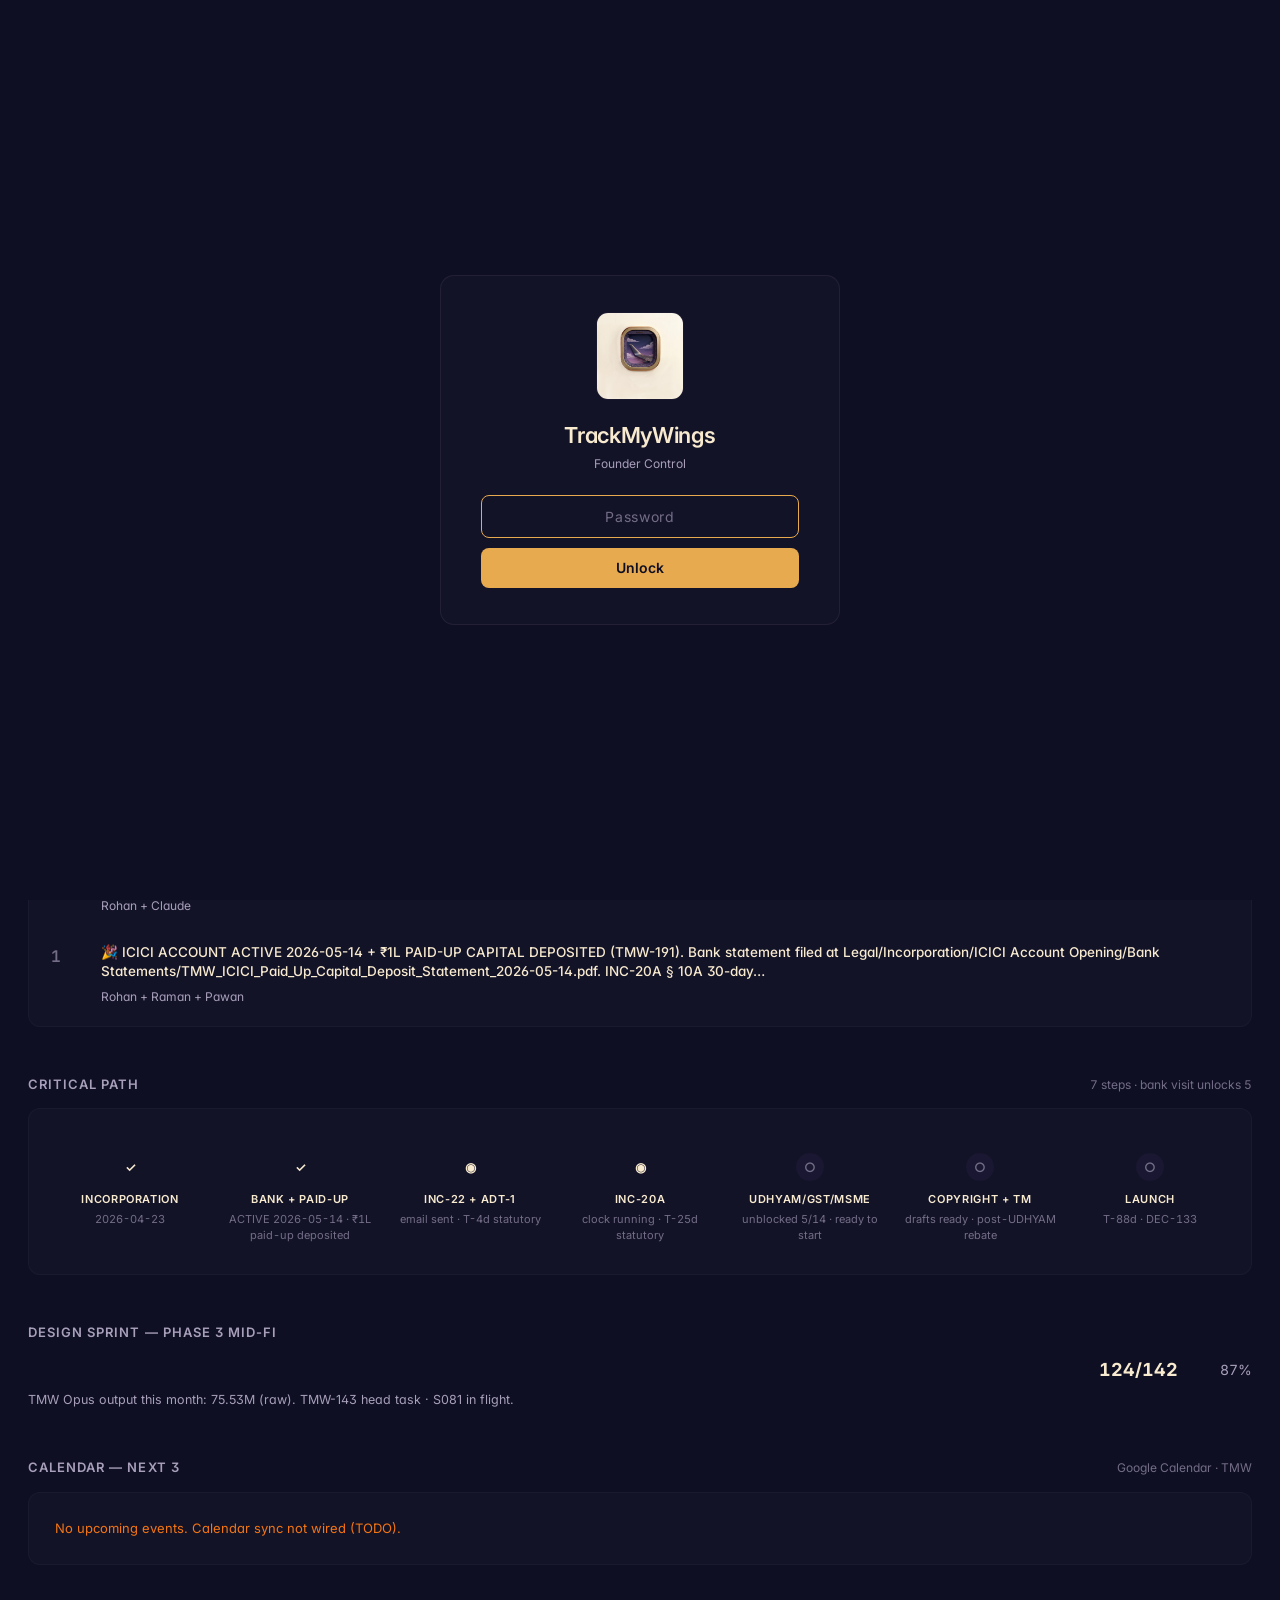
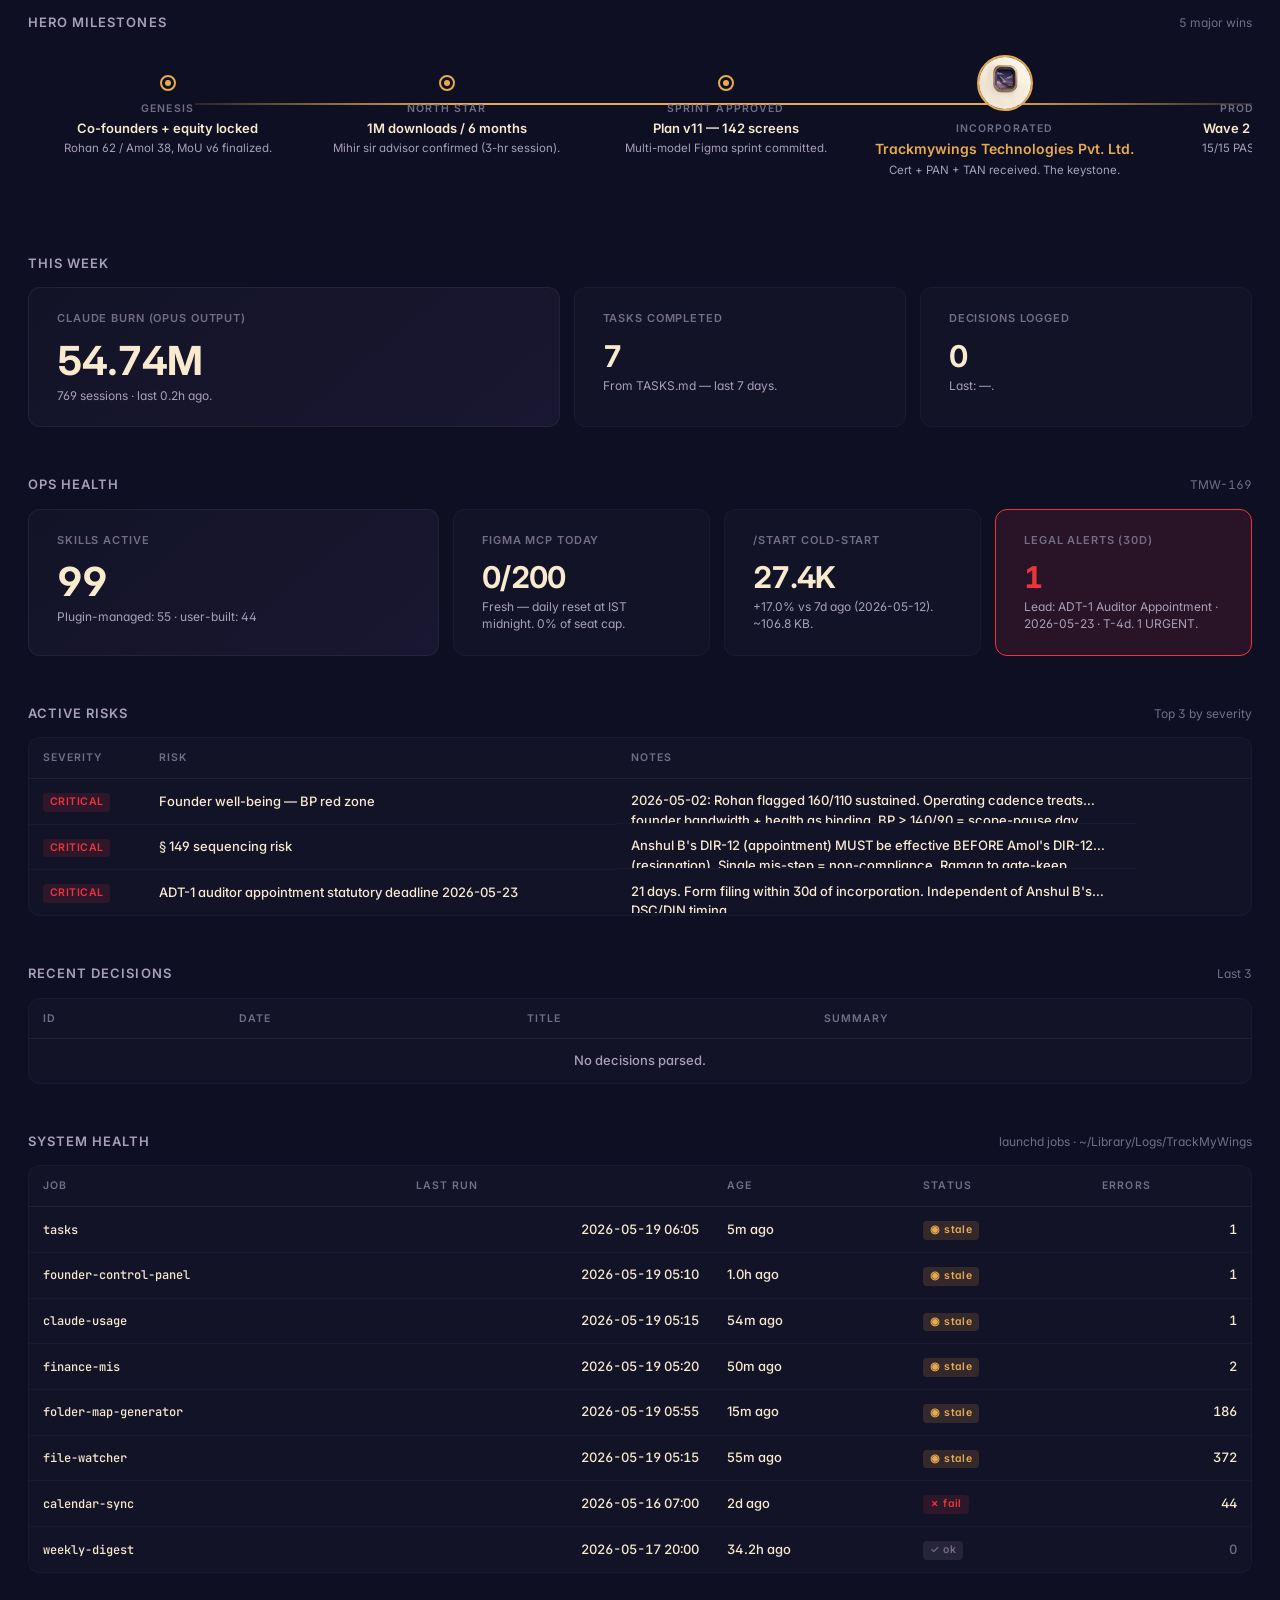
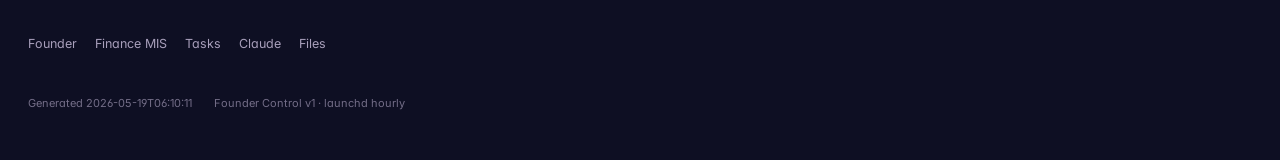
==== commit dda7a207: "Update founder control 2026-05-19 06:10" ====
--- a/index.html
+++ b/index.html
@@ -347,7 +347,7 @@
         <div class="ds-metric ds-metric-lead">
           <div class="ds-metric-lbl">Claude burn (Opus output)</div>
           <div class="ds-metric-val num">54.74M</div>
-          <div class="ds-metric-sub">767 sessions · last 0.2h ago.</div>
+          <div class="ds-metric-sub">769 sessions · last 0.2h ago.</div>
         </div>
         <div class="ds-metric">
           <div class="ds-metric-lbl">Tasks completed</div>
@@ -449,7 +449,7 @@
         <tbody>
         <tr>
           <td><code>tasks</code></td>
-          <td class="num">2026-05-19 04:05</td>
+          <td class="num">2026-05-19 06:05</td>
           <td>5m ago</td>
           <td><span class="ds-badge ds-badge-pri-medium">◉ stale</span></td>
           <td class="num"><span class="num">1</span></td>
@@ -457,15 +457,15 @@
         
         <tr>
           <td><code>founder-control-panel</code></td>
-          <td class="num">2026-05-19 03:10</td>
-          <td>59m ago</td>
+          <td class="num">2026-05-19 05:10</td>
+          <td>1.0h ago</td>
           <td><span class="ds-badge ds-badge-pri-medium">◉ stale</span></td>
           <td class="num"><span class="num">1</span></td>
         </tr>
         
         <tr>
           <td><code>claude-usage</code></td>
-          <td class="num">2026-05-19 03:15</td>
+          <td class="num">2026-05-19 05:15</td>
           <td>54m ago</td>
           <td><span class="ds-badge ds-badge-pri-medium">◉ stale</span></td>
           <td class="num"><span class="num">1</span></td>
@@ -473,7 +473,7 @@
         
         <tr>
           <td><code>finance-mis</code></td>
-          <td class="num">2026-05-19 03:20</td>
+          <td class="num">2026-05-19 05:20</td>
           <td>50m ago</td>
           <td><span class="ds-badge ds-badge-pri-medium">◉ stale</span></td>
           <td class="num"><span class="num">2</span></td>
@@ -481,7 +481,7 @@
         
         <tr>
           <td><code>folder-map-generator</code></td>
-          <td class="num">2026-05-19 03:55</td>
+          <td class="num">2026-05-19 05:55</td>
           <td>15m ago</td>
           <td><span class="ds-badge ds-badge-pri-medium">◉ stale</span></td>
           <td class="num"><span class="num">186</span></td>
@@ -489,7 +489,7 @@
         
         <tr>
           <td><code>file-watcher</code></td>
-          <td class="num">2026-05-19 03:15</td>
+          <td class="num">2026-05-19 05:15</td>
           <td>55m ago</td>
           <td><span class="ds-badge ds-badge-pri-medium">◉ stale</span></td>
           <td class="num"><span class="num">372</span></td>
@@ -506,7 +506,7 @@
         <tr>
           <td><code>weekly-digest</code></td>
           <td class="num">2026-05-17 20:00</td>
-          <td>32.2h ago</td>
+          <td>34.2h ago</td>
           <td><span class="ds-badge ds-badge-pri-low">✓ ok</span></td>
           <td class="num"><span class="num" style="color:var(--ink-low);">0</span></td>
         </tr>
@@ -524,7 +524,7 @@
   </div>
 
   <div class="ds-meta">
-    <span>Generated <span id="generatedAt">2026-05-19T04:10:09</span></span>
+    <span>Generated <span id="generatedAt">2026-05-19T06:10:11</span></span>
     <span>Founder Control v1 · launchd hourly</span>
   </div>
 </div>
@@ -556,7 +556,7 @@
 });
 
 // --- Stale banner: warn if >150 min old (hourly @ :15 schedule) ---
-const GENERATED_EPOCH = 1779144009;
+const GENERATED_EPOCH = 1779151211;
 (function(){
   const ageMin = (Date.now()/1000 - GENERATED_EPOCH) / 60;
   if (ageMin > 150) {
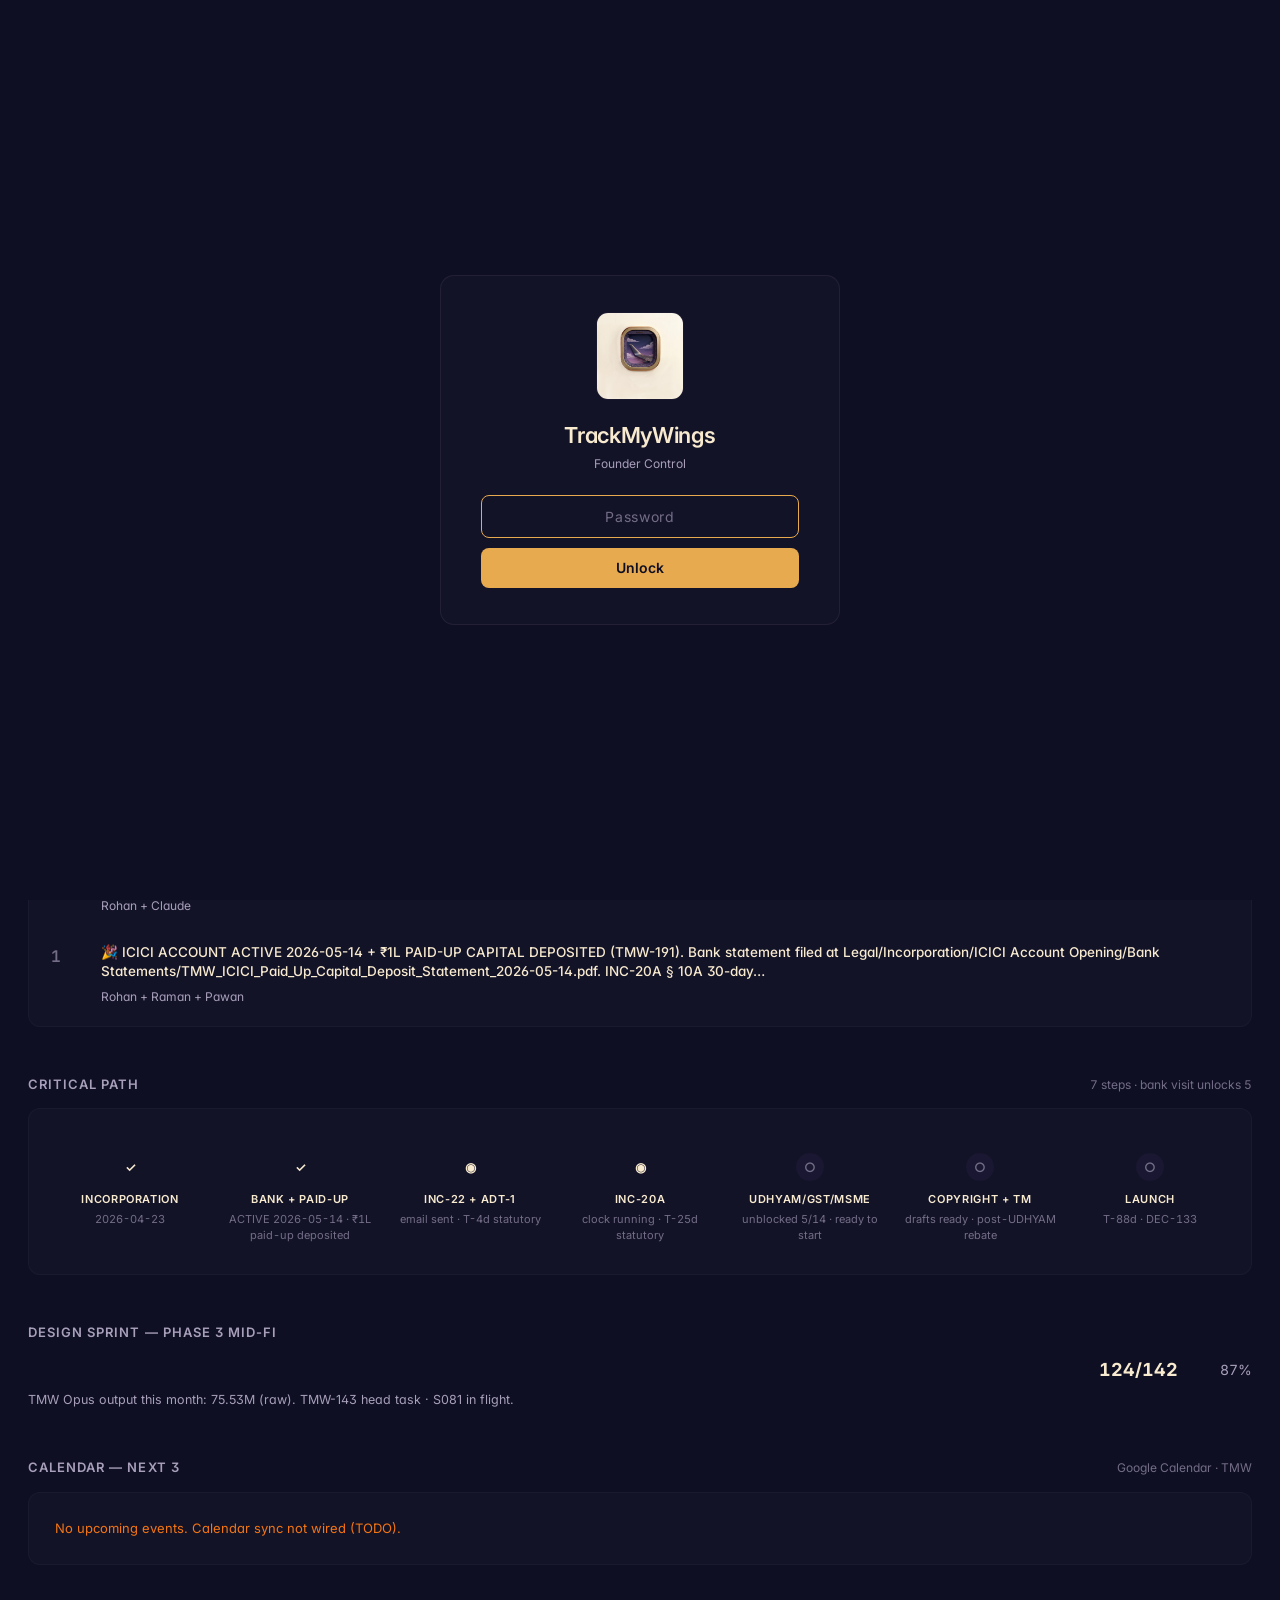
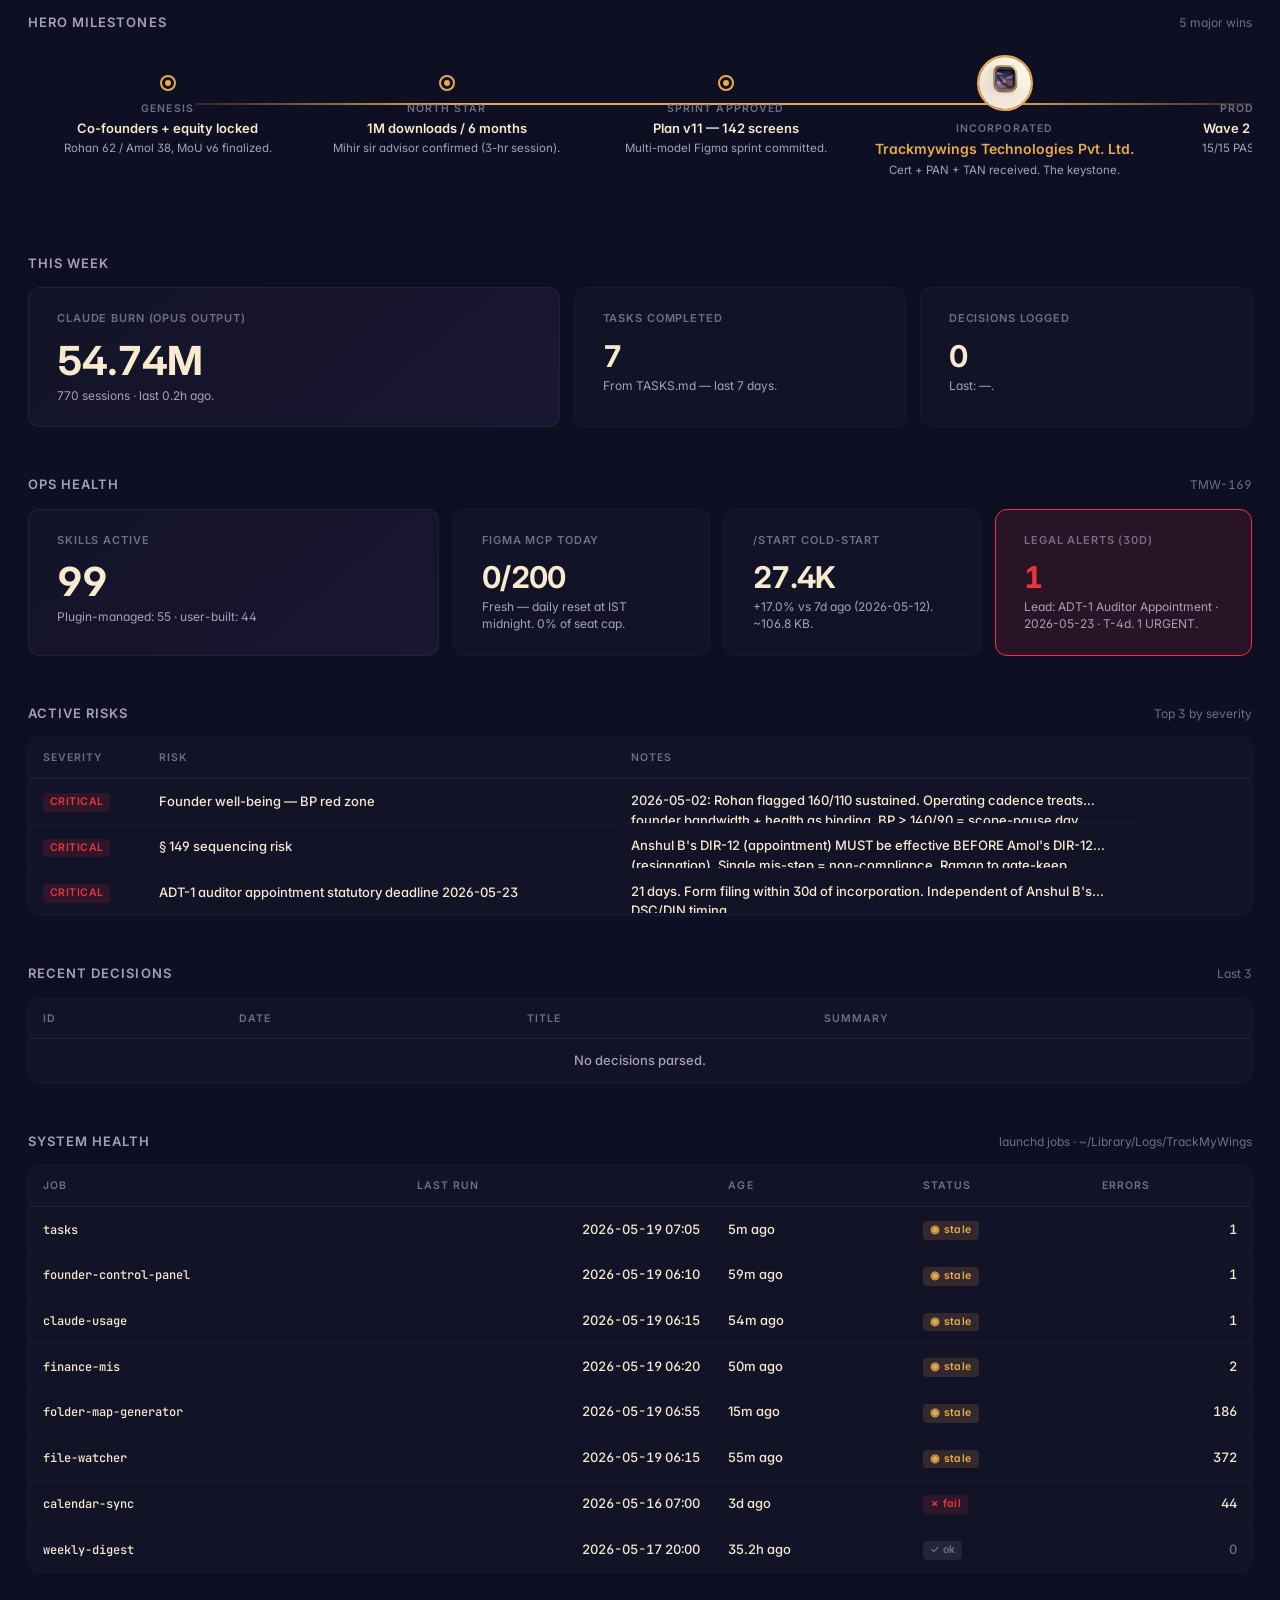
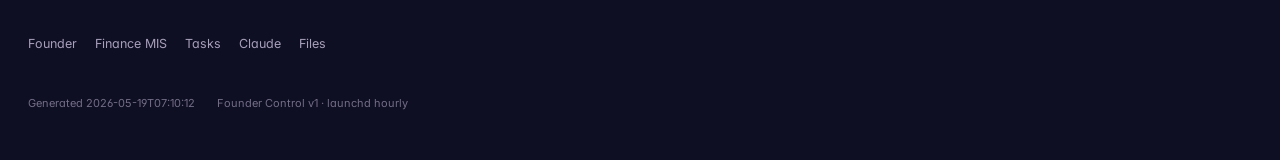
==== commit 96dce3a2: "Update founder control 2026-05-19 07:10" ====
--- a/index.html
+++ b/index.html
@@ -347,7 +347,7 @@
         <div class="ds-metric ds-metric-lead">
           <div class="ds-metric-lbl">Claude burn (Opus output)</div>
           <div class="ds-metric-val num">54.74M</div>
-          <div class="ds-metric-sub">769 sessions · last 0.2h ago.</div>
+          <div class="ds-metric-sub">770 sessions · last 0.2h ago.</div>
         </div>
         <div class="ds-metric">
           <div class="ds-metric-lbl">Tasks completed</div>
@@ -449,7 +449,7 @@
         <tbody>
         <tr>
           <td><code>tasks</code></td>
-          <td class="num">2026-05-19 06:05</td>
+          <td class="num">2026-05-19 07:05</td>
           <td>5m ago</td>
           <td><span class="ds-badge ds-badge-pri-medium">◉ stale</span></td>
           <td class="num"><span class="num">1</span></td>
@@ -457,15 +457,15 @@
         
         <tr>
           <td><code>founder-control-panel</code></td>
-          <td class="num">2026-05-19 05:10</td>
-          <td>1.0h ago</td>
+          <td class="num">2026-05-19 06:10</td>
+          <td>59m ago</td>
           <td><span class="ds-badge ds-badge-pri-medium">◉ stale</span></td>
           <td class="num"><span class="num">1</span></td>
         </tr>
         
         <tr>
           <td><code>claude-usage</code></td>
-          <td class="num">2026-05-19 05:15</td>
+          <td class="num">2026-05-19 06:15</td>
           <td>54m ago</td>
           <td><span class="ds-badge ds-badge-pri-medium">◉ stale</span></td>
           <td class="num"><span class="num">1</span></td>
@@ -473,7 +473,7 @@
         
         <tr>
           <td><code>finance-mis</code></td>
-          <td class="num">2026-05-19 05:20</td>
+          <td class="num">2026-05-19 06:20</td>
           <td>50m ago</td>
           <td><span class="ds-badge ds-badge-pri-medium">◉ stale</span></td>
           <td class="num"><span class="num">2</span></td>
@@ -481,7 +481,7 @@
         
         <tr>
           <td><code>folder-map-generator</code></td>
-          <td class="num">2026-05-19 05:55</td>
+          <td class="num">2026-05-19 06:55</td>
           <td>15m ago</td>
           <td><span class="ds-badge ds-badge-pri-medium">◉ stale</span></td>
           <td class="num"><span class="num">186</span></td>
@@ -489,7 +489,7 @@
         
         <tr>
           <td><code>file-watcher</code></td>
-          <td class="num">2026-05-19 05:15</td>
+          <td class="num">2026-05-19 06:15</td>
           <td>55m ago</td>
           <td><span class="ds-badge ds-badge-pri-medium">◉ stale</span></td>
           <td class="num"><span class="num">372</span></td>
@@ -498,7 +498,7 @@
         <tr>
           <td><code>calendar-sync</code></td>
           <td class="num">2026-05-16 07:00</td>
-          <td>2d ago</td>
+          <td>3d ago</td>
           <td><span class="ds-badge ds-badge-pri-critical">✗ fail</span></td>
           <td class="num"><span class="num">44</span></td>
         </tr>
@@ -506,7 +506,7 @@
         <tr>
           <td><code>weekly-digest</code></td>
           <td class="num">2026-05-17 20:00</td>
-          <td>34.2h ago</td>
+          <td>35.2h ago</td>
           <td><span class="ds-badge ds-badge-pri-low">✓ ok</span></td>
           <td class="num"><span class="num" style="color:var(--ink-low);">0</span></td>
         </tr>
@@ -524,7 +524,7 @@
   </div>
 
   <div class="ds-meta">
-    <span>Generated <span id="generatedAt">2026-05-19T06:10:11</span></span>
+    <span>Generated <span id="generatedAt">2026-05-19T07:10:12</span></span>
     <span>Founder Control v1 · launchd hourly</span>
   </div>
 </div>
@@ -556,7 +556,7 @@
 });
 
 // --- Stale banner: warn if >150 min old (hourly @ :15 schedule) ---
-const GENERATED_EPOCH = 1779151211;
+const GENERATED_EPOCH = 1779154812;
 (function(){
   const ageMin = (Date.now()/1000 - GENERATED_EPOCH) / 60;
   if (ageMin > 150) {
